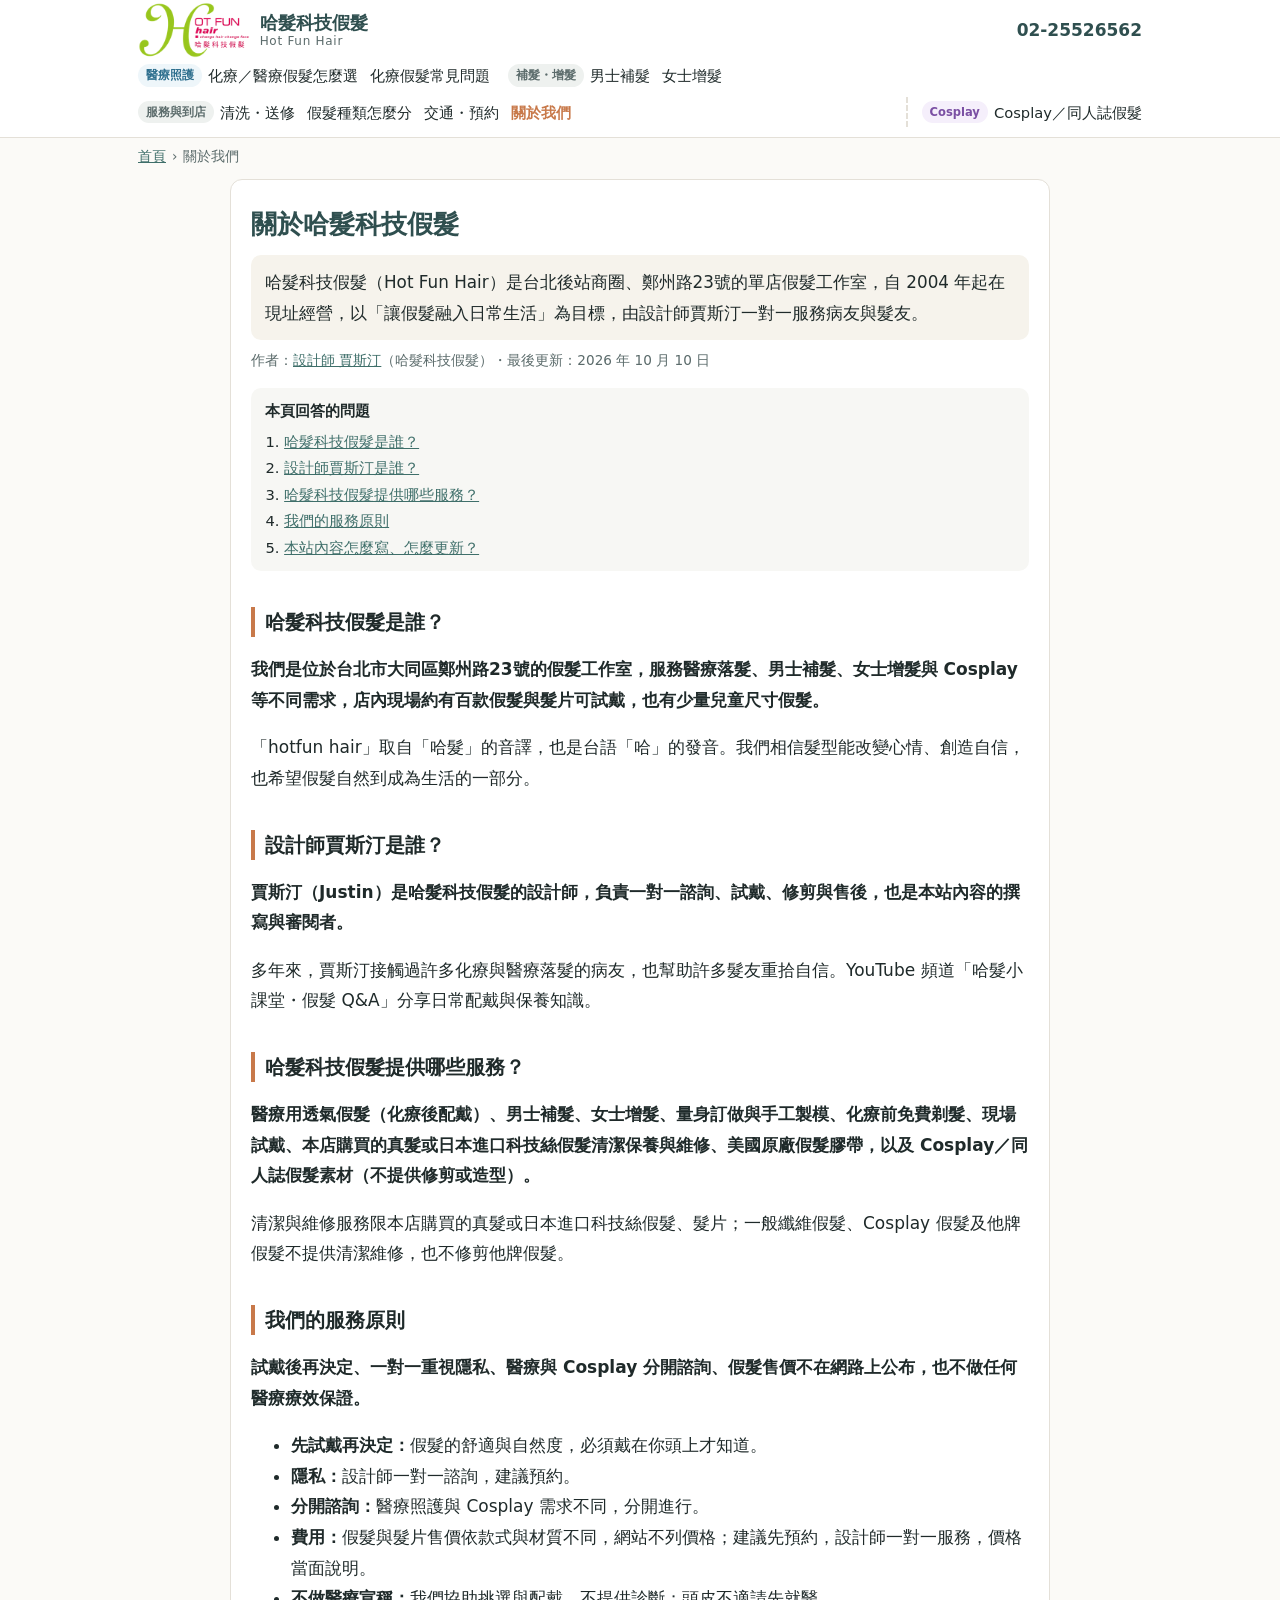
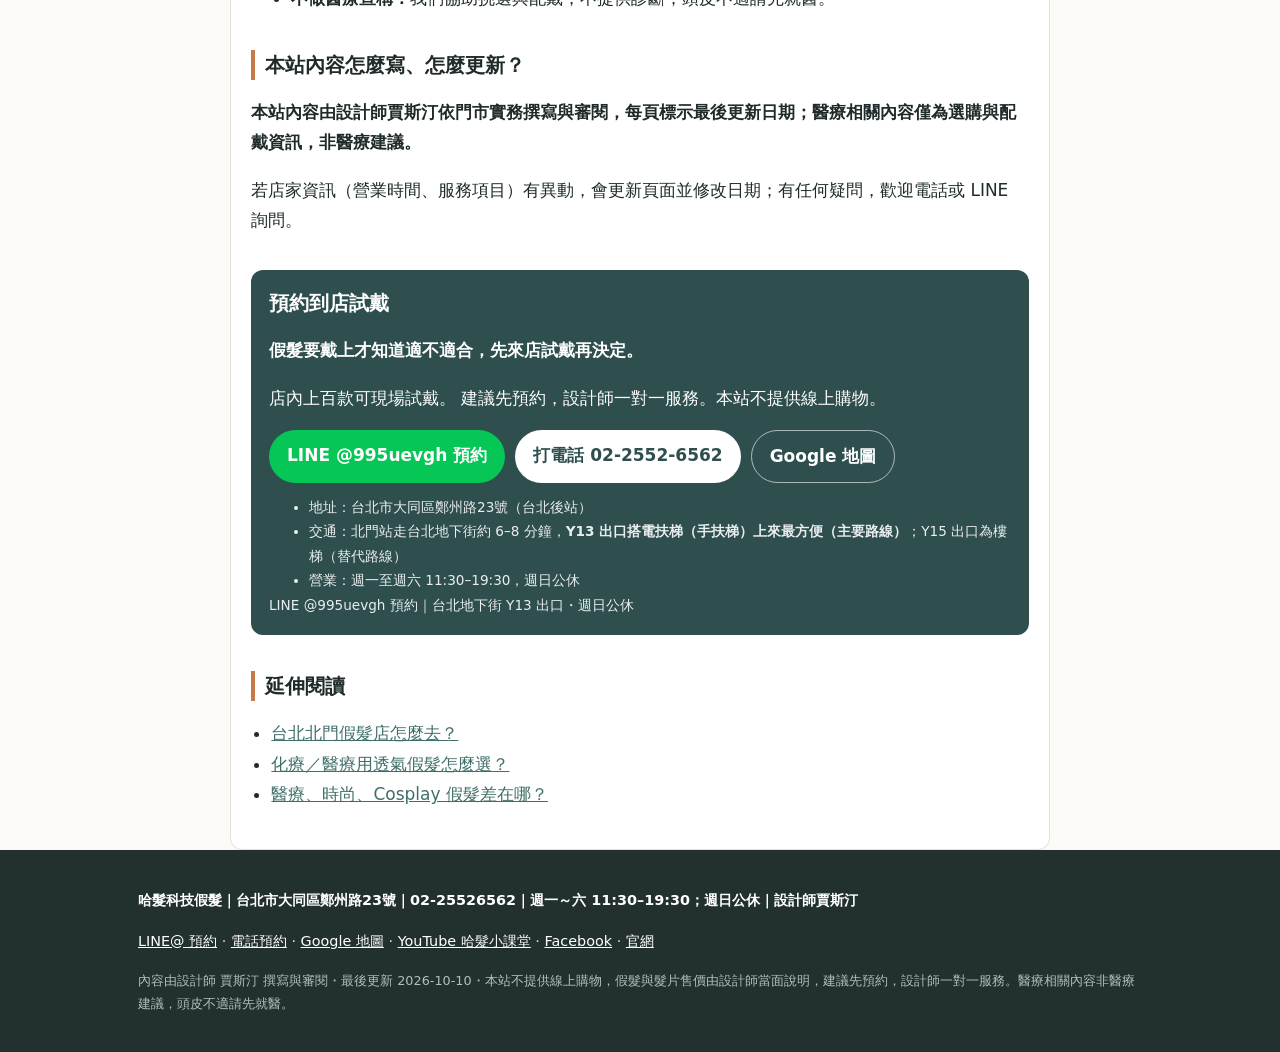
==== about.html @ 21dfe7af "Add 預約到店試戴 booking block to all pages Co-authored-by: j0933001724-hash <j0933001724-hash@users.norep" ====
<!doctype html>
<html lang="zh-Hant-TW">
<head>
<meta charset="utf-8">
<meta name="viewport" content="width=device-width, initial-scale=1">
<title>關於哈髮科技假髮（Hot Fun Hair）｜設計師賈斯汀・台北北門假髮工作室</title>
<meta name="description" content="哈髮科技假髮是台北大同區鄭州路的單店假髮工作室，設計師賈斯汀自 2004 年起在現址陪伴病友與髮友，提供醫療用假髮、男士補髮、女士增髮與 Cosplay 假髮。了解我們的理念與內容原則。">
<link rel="canonical" href="https://j0933001724-hash.github.io/hotfunhair-aeo/about.html">
<meta name="author" content="賈斯汀">
<meta name="robots" content="index, follow, max-snippet:-1, max-image-preview:large">
<meta property="og:type" content="article">
<meta property="og:locale" content="zh_TW">
<meta property="og:site_name" content="哈髮科技假髮">
<meta property="og:title" content="關於哈髮科技假髮">
<meta property="og:description" content="哈髮科技假髮是台北大同區鄭州路的單店假髮工作室，設計師賈斯汀自 2004 年起在現址陪伴病友與髮友，提供醫療用假髮、男士補髮、女士增髮與 Cosplay 假髮。了解我們的理念與內容原則。">
<meta property="og:url" content="https://j0933001724-hash.github.io/hotfunhair-aeo/about.html">
<meta property="og:image" content="https://j0933001724-hash.github.io/hotfunhair-aeo/og-image.png">
<meta property="og:image:width" content="1200">
<meta property="og:image:height" content="630">
<meta property="og:image:alt" content="哈髮科技假髮 HOT FUN hair">
<meta name="twitter:card" content="summary_large_image">
<meta name="twitter:title" content="關於哈髮科技假髮">
<meta name="twitter:description" content="哈髮科技假髮是台北大同區鄭州路的單店假髮工作室，設計師賈斯汀自 2004 年起在現址陪伴病友與髮友，提供醫療用假髮、男士補髮、女士增髮與 Cosplay 假髮。了解我們的理念與內容原則。">
<meta name="twitter:image" content="https://j0933001724-hash.github.io/hotfunhair-aeo/og-image.png">
<meta name="theme-color" content="#2f4f4f">
<link rel="icon" href="favicon-32.png" type="image/png" sizes="32x32">
<link rel="icon" href="favicon-192.png" type="image/png" sizes="192x192">
<link rel="apple-touch-icon" href="apple-touch-icon.png">
<link rel="stylesheet" href="styles.css">
<script type="application/ld+json">
{"@context":"https://schema.org","@graph":[{"@type":"Organization","@id":"https://j0933001724-hash.github.io/hotfunhair-aeo/#organization","name":"哈髮科技假髮","alternateName":["Hot Fun Hair","hotfun hair"],"url":"https://www.hotfunhair.com/","telephone":"+886-2-2552-6562","logo":{"@type":"ImageObject","url":"https://j0933001724-hash.github.io/hotfunhair-aeo/logo-512.png","width":512,"height":512},"founder":{"@id":"https://j0933001724-hash.github.io/hotfunhair-aeo/about.html#justin"},"sameAs":["https://www.hotfunhair.com/","https://www.youtube.com/channel/UCxOPaOjKT2M_qvZ90_0xKdw","https://www.facebook.com/hotfun.hair","https://line.me/ti/p/~@995uevgh"],"contactPoint":{"@type":"ContactPoint","telephone":"+886-2-2552-6562","contactType":"customer service","areaServed":"TW","availableLanguage":["zh-Hant"]}},{"@type":"Person","@id":"https://j0933001724-hash.github.io/hotfunhair-aeo/about.html#justin","name":"賈斯汀","alternateName":"Justin","jobTitle":"假髮設計師","worksFor":{"@id":"https://j0933001724-hash.github.io/hotfunhair-aeo/#organization"},"url":"https://j0933001724-hash.github.io/hotfunhair-aeo/about.html"},{"@type":"AboutPage","@id":"https://j0933001724-hash.github.io/hotfunhair-aeo/about.html#webpage","url":"https://j0933001724-hash.github.io/hotfunhair-aeo/about.html","name":"關於哈髮科技假髮（Hot Fun Hair）｜設計師賈斯汀・台北北門假髮工作室","description":"哈髮科技假髮是台北大同區鄭州路的單店假髮工作室，設計師賈斯汀自 2004 年起在現址陪伴病友與髮友，提供醫療用假髮、男士補髮、女士增髮與 Cosplay 假髮。了解我們的理念與內容原則。","inLanguage":"zh-Hant-TW","isPartOf":{"@id":"https://j0933001724-hash.github.io/hotfunhair-aeo/#website"},"about":{"@id":"https://j0933001724-hash.github.io/hotfunhair-aeo/#organization"},"breadcrumb":{"@id":"https://j0933001724-hash.github.io/hotfunhair-aeo/about.html#breadcrumb"},"dateModified":"2026-10-10"},{"@type":"BreadcrumbList","@id":"https://j0933001724-hash.github.io/hotfunhair-aeo/about.html#breadcrumb","itemListElement":[{"@type":"ListItem","position":1,"name":"首頁","item":"https://j0933001724-hash.github.io/hotfunhair-aeo/"},{"@type":"ListItem","position":2,"name":"關於我們","item":"https://j0933001724-hash.github.io/hotfunhair-aeo/about.html"}]},{"@type":"Article","@id":"https://j0933001724-hash.github.io/hotfunhair-aeo/about.html#article","headline":"關於哈髮科技假髮","description":"哈髮科技假髮是台北大同區鄭州路的單店假髮工作室，設計師賈斯汀自 2004 年起在現址陪伴病友與髮友，提供醫療用假髮、男士補髮、女士增髮與 Cosplay 假髮。了解我們的理念與內容原則。","inLanguage":"zh-Hant-TW","author":{"@id":"https://j0933001724-hash.github.io/hotfunhair-aeo/about.html#justin"},"publisher":{"@id":"https://j0933001724-hash.github.io/hotfunhair-aeo/#organization"},"datePublished":"2026-10-05","dateModified":"2026-10-10","mainEntityOfPage":{"@id":"https://j0933001724-hash.github.io/hotfunhair-aeo/about.html#webpage"}}]}
</script>
</head>
<body class="page-about">
<a class="skip" href="#main">跳到主要內容</a>
<header class="site-header">
  <div class="wrap header-row">
    <a class="brand" href="index.html"><img class="brand-logo" src="logo.png" width="600" height="301" alt="哈髮科技假髮 HOT FUN hair"><span class="brand-text" aria-hidden="true"><span class="brand-zh">哈髮科技假髮</span><span class="brand-en">Hot Fun Hair</span></span></a>
    <a class="header-tel" href="tel:+886225526562" data-cta="tel">02-25526562</a>
    <button class="nav-toggle" type="button" aria-expanded="false" aria-controls="site-nav">選單</button>
  </div>
  <nav id="site-nav" class="site-nav wrap" aria-label="主選單"><div class="nav-group nav-medical"><span class="nav-label">醫療照護</span><ul><li><a href="medical-guide.html">化療／醫療假髮怎麼選</a></li><li><a href="chemo-faq.html">化療假髮常見問題</a></li></ul></div><div class="nav-group nav-hair"><span class="nav-label">補髮・增髮</span><ul><li><a href="mens-hair.html">男士補髮</a></li><li><a href="womens-volume.html">女士增髮</a></li></ul></div><div class="nav-group nav-service"><span class="nav-label">服務與到店</span><ul><li><a href="care-repair.html">清洗・送修</a></li><li><a href="wig-types.html">假髮種類怎麼分</a></li><li><a href="visit.html">交通・預約</a></li><li><a href="about.html" aria-current="page">關於我們</a></li></ul></div><div class="nav-group nav-cosplay"><span class="nav-label">Cosplay</span><ul><li><a href="cosplay.html">Cosplay／同人誌假髮</a></li></ul></div></nav>
</header>
<main id="main" class="wrap">
<nav class="breadcrumb" aria-label="麵包屑"><ol><li><a href="index.html">首頁</a></li><li aria-current="page">關於我們</li></ol></nav>
<article class="content">
  <header class="page-head">
    <h1>關於哈髮科技假髮</h1>
    <p class="lead">哈髮科技假髮（Hot Fun Hair）是台北後站商圈、鄭州路23號的單店假髮工作室，自 2004 年起在現址經營，以「讓假髮融入日常生活」為目標，由設計師賈斯汀一對一服務病友與髮友。</p>
    <p class="byline">作者：<a href="about.html#justin" rel="author">設計師 賈斯汀</a>（哈髮科技假髮）・最後更新：<time datetime="2026-10-10">2026 年 10 月 10 日</time></p>
  </header>
  
  
  <div class="toc-slot" data-toc></div>
  <section class="qa"><h2 id="who">哈髮科技假髮是誰？</h2><p class="answer">我們是位於台北市大同區鄭州路23號的假髮工作室，服務醫療落髮、男士補髮、女士增髮與 Cosplay 等不同需求，店內現場約有百款假髮與髮片可試戴，也有少量兒童尺寸假髮。</p><p>「hotfun hair」取自「哈髮」的音譯，也是台語「哈」的發音。我們相信髮型能改變心情、創造自信，也希望假髮自然到成為生活的一部分。</p></section>
<section class="qa"><h2 id="justin">設計師賈斯汀是誰？</h2><p class="answer">賈斯汀（Justin）是哈髮科技假髮的設計師，負責一對一諮詢、試戴、修剪與售後，也是本站內容的撰寫與審閱者。</p><p>多年來，賈斯汀接觸過許多化療與醫療落髮的病友，也幫助許多髮友重拾自信。YouTube 頻道「哈髮小課堂・假髮 Q&A」分享日常配戴與保養知識。</p></section>
<section class="qa"><h2 id="services">哈髮科技假髮提供哪些服務？</h2><p class="answer">醫療用透氣假髮（化療後配戴）、男士補髮、女士增髮、量身訂做與手工製模、化療前免費剃髮、現場試戴、本店購買的真髮或日本進口科技絲假髮清潔保養與維修、美國原廠假髮膠帶，以及 Cosplay／同人誌假髮素材（不提供修剪或造型）。</p><p>清潔與維修服務限本店購買的真髮或日本進口科技絲假髮、髮片；一般纖維假髮、Cosplay 假髮及他牌假髮不提供清潔維修，也不修剪他牌假髮。</p></section>
<section class="qa"><h2 id="principles">我們的服務原則</h2><p class="answer">試戴後再決定、一對一重視隱私、醫療與 Cosplay 分開諮詢、假髮售價不在網路上公布，也不做任何醫療療效保證。</p><ul>
<li><strong>先試戴再決定：</strong>假髮的舒適與自然度，必須戴在你頭上才知道。</li>
<li><strong>隱私：</strong>設計師一對一諮詢，建議預約。</li>
<li><strong>分開諮詢：</strong>醫療照護與 Cosplay 需求不同，分開進行。</li>
<li><strong>費用：</strong>假髮與髮片售價依款式與材質不同，網站不列價格；建議先預約，設計師一對一服務，價格當面說明。</li>
<li><strong>不做醫療宣稱：</strong>我們協助挑選與配戴，不提供診斷；頭皮不適請先就醫。</li>
</ul></section>
<section class="qa"><h2 id="editorial">本站內容怎麼寫、怎麼更新？</h2><p class="answer">本站內容由設計師賈斯汀依門市實務撰寫與審閱，每頁標示最後更新日期；醫療相關內容僅為選購與配戴資訊，非醫療建議。</p><p>若店家資訊（營業時間、服務項目）有異動，會更新頁面並修改日期；有任何疑問，歡迎電話或 LINE 詢問。</p></section>
  
  
  <aside class="cta booking-block" id="booking" aria-label="預約到店試戴">
  <h2 class="cta-title">預約到店試戴</h2>
  <p class="cta-lead"><strong>假髮要戴上才知道適不適合，先來店試戴再決定。</strong></p>
  <p>店內上百款可現場試戴。 建議先預約，設計師一對一服務。本站不提供線上購物。</p>
  <div class="cta-actions">
    <a class="btn btn-primary" href="https://line.me/ti/p/~@995uevgh" rel="noopener" data-cta="line">LINE @995uevgh 預約</a>
    <a class="btn btn-secondary" href="tel:+886225526562" data-cta="tel">打電話 02-2552-6562</a>
    <a class="btn btn-ghost" href="https://maps.google.com/maps?q=%E5%8F%B0%E5%8C%97%E5%B8%82%E5%A4%A7%E5%90%8C%E5%8D%80%E9%84%AD%E5%B7%9E%E8%B7%AF23%E8%99%9F" rel="noopener" data-cta="map">Google 地圖</a>
  </div>
  <ul class="cta-nap">
    <li>地址：台北市大同區鄭州路23號（台北後站）</li>
    <li>交通：北門站走台北地下街約 6–8 分鐘，<strong>Y13 出口搭電扶梯（手扶梯）上來最方便（主要路線）</strong>；Y15 出口為樓梯（替代路線）</li>
    <li>營業：週一至週六 11:30–19:30，週日公休</li>
  </ul>
  <p class="cta-nap">LINE @995uevgh 預約｜台北地下街 Y13 出口・週日公休</p>
</aside>
  
  <nav class="related" aria-label="延伸閱讀"><h2>延伸閱讀</h2><ul><li><a href="visit.html">台北北門假髮店怎麼去？</a></li><li><a href="medical-guide.html">化療／醫療用透氣假髮怎麼選？</a></li><li><a href="wig-types.html">醫療、時尚、Cosplay 假髮差在哪？</a></li></ul></nav>
</article>
</main>
<footer class="site-footer">
  <div class="wrap">
    <p class="nap">哈髮科技假髮｜台北市大同區鄭州路23號｜02-25526562｜週一～六 11:30–19:30；週日公休｜設計師賈斯汀</p>
    <p class="footer-links"><a href="https://line.me/ti/p/~@995uevgh" rel="noopener" data-cta="line">LINE@ 預約</a> · <a href="tel:+886225526562" data-cta="tel">電話預約</a> · <a href="https://maps.google.com/maps?q=%E5%8F%B0%E5%8C%97%E5%B8%82%E5%A4%A7%E5%90%8C%E5%8D%80%E9%84%AD%E5%B7%9E%E8%B7%AF23%E8%99%9F" rel="noopener">Google 地圖</a> · <a href="https://www.youtube.com/channel/UCxOPaOjKT2M_qvZ90_0xKdw" rel="noopener">YouTube 哈髮小課堂</a> · <a href="https://www.facebook.com/hotfun.hair" rel="noopener">Facebook</a> · <a href="https://www.hotfunhair.com/" rel="noopener">官網</a></p>
    <p class="footer-meta">內容由設計師 賈斯汀 撰寫與審閱・最後更新 <time datetime="2026-10-10">2026-10-10</time>・本站不提供線上購物，假髮與髮片售價由設計師當面說明，建議先預約，設計師一對一服務。醫療相關內容非醫療建議，頭皮不適請先就醫。</p>
  </div>
</footer>
<div class="sticky-cta">
  <a href="tel:+886225526562" data-cta="tel">電話預約</a>
  <a href="https://line.me/ti/p/~@995uevgh" rel="noopener" data-cta="line">LINE 預約試戴</a>
</div>
<script src="aeo.js" defer></script>
</body>
</html>
---- styles.css ----
/* 哈髮科技假髮 AEO site — mobile-first, no framework */
:root{
  --ink:#1f2a2a; --muted:#5b6b6b; --bg:#fbfaf7; --card:#fff; --line:#e4e0d8;
  --brand:#2f4f4f; --brand-2:#3f6f6a; --accent:#c8794a;
  --med:#2e6f8e; --med-bg:#eef6fa; --cos:#7a4fa3; --cos-bg:#f5effb;
  --radius:12px; --wrap:1040px;
}
*{box-sizing:border-box}
html{-webkit-text-size-adjust:100%}
body{margin:0;font-family:"Noto Sans TC","PingFang TC","Microsoft JhengHei",system-ui,sans-serif;
  color:var(--ink);background:var(--bg);line-height:1.8;font-size:17px;padding-bottom:64px}
a{color:var(--brand-2)} a:hover{color:var(--accent)}
.wrap{max-width:var(--wrap);margin:0 auto;padding:0 18px}
.skip{position:absolute;left:-999px}.skip:focus{left:12px;top:12px;background:#fff;padding:8px;z-index:99}

/* header + nav */
.site-header{background:#fff;border-bottom:1px solid var(--line);position:sticky;top:0;z-index:20}
.header-row{display:flex;align-items:center;gap:12px;min-height:60px}
.brand{text-decoration:none;color:var(--brand);display:flex;flex-direction:column;line-height:1.2;margin-right:auto}
.brand-zh{font-weight:700;font-size:1.15rem}.brand-en{font-size:.75rem;color:var(--muted);letter-spacing:.06em}
.brand{flex-direction:row;align-items:center;gap:10px}
.brand-logo{display:block;height:56px;width:auto;max-width:none}
.brand-text{display:flex;flex-direction:column;line-height:1.2}
@media(max-width:599px){.brand-logo{height:44px}.brand-text{display:none}.header-row{min-height:56px}}
.header-tel{text-decoration:none;font-weight:700;color:var(--brand)}
.nav-toggle{border:1px solid var(--line);background:#fff;border-radius:8px;padding:6px 12px;font:inherit;cursor:pointer;display:none}
.site-nav{display:flex;flex-wrap:wrap;gap:6px 18px;padding-bottom:10px}
.nav-group{display:flex;align-items:center;gap:6px;flex-wrap:wrap}
.nav-label{font-size:.72rem;font-weight:700;padding:1px 8px;border-radius:99px;background:#eef1ef;color:var(--muted)}
.nav-group ul{list-style:none;margin:0;padding:0;display:flex;gap:4px 12px;flex-wrap:wrap}
.nav-group a{text-decoration:none;font-size:.92rem;color:var(--ink)}
.nav-group a[aria-current=page]{color:var(--accent);font-weight:700}
.nav-medical .nav-label{background:var(--med-bg);color:var(--med)}
.nav-cosplay{margin-left:auto;padding-left:14px;border-left:2px dashed var(--line)}
.nav-cosplay .nav-label{background:var(--cos-bg);color:var(--cos)}
.js .nav-toggle{display:inline-block}
.js .site-nav{display:none;flex-direction:column}
.js .site-nav.open{display:flex}
@media(min-width:860px){
  .js .nav-toggle{display:none}
  .js .site-nav,.site-nav{display:flex;flex-direction:row}
}

/* content */
main{padding:18px 18px 40px}
.breadcrumb ol{list-style:none;display:flex;gap:6px;padding:0;margin:6px 0 10px;font-size:.85rem;color:var(--muted)}
.breadcrumb li+li::before{content:"›";margin-right:6px}
.content{background:var(--card);border:1px solid var(--line);border-radius:var(--radius);padding:22px 20px;max-width:820px;margin:0 auto}
.page-index .content{max-width:none}
h1{font-size:1.6rem;line-height:1.4;margin:.2em 0 .5em;color:var(--brand)}
h2{font-size:1.25rem;line-height:1.5;margin:1.8em 0 .5em;padding-left:10px;border-left:4px solid var(--accent)}
h3{font-size:1.05rem;margin:1.3em 0 .3em}
.lead{font-size:1.05rem;background:#f6f3ec;border-radius:10px;padding:12px 14px;margin:0 0 8px}
.byline{font-size:.85rem;color:var(--muted);margin:6px 0 0}
.answer{font-weight:600}
.med-notice{background:var(--med-bg);border:1px solid #cfe3ee;border-left:5px solid var(--med);border-radius:10px;padding:10px 14px;margin:16px 0;font-size:.92rem}
.soft-note{font-size:.9rem;color:var(--muted);background:#f7f7f4;border-radius:8px;padding:8px 12px}
.verify{display:inline-block;font-size:.72rem;font-weight:700;color:#8a4b00;background:#fff3d6;border:1px dashed #e0a43c;border-radius:6px;padding:0 6px;margin-left:4px;vertical-align:middle}
.is-cosplay h2{border-left-color:var(--cos)} .is-medical h2{border-left-color:var(--med)}
.checklist li,.steps li{margin:.4em 0}
table.compare{width:100%;border-collapse:collapse;font-size:.92rem;margin:12px 0;display:block;overflow-x:auto}
.compare th,.compare td{border:1px solid var(--line);padding:8px 10px;text-align:left;vertical-align:top;min-width:110px}
.compare thead th{background:#f2efe8}
.faq{margin-top:2em;border-top:1px solid var(--line)}
.faq-item h3{margin-top:1.2em}
.nap-card{display:grid;grid-template-columns:6em 1fr;gap:6px 12px;background:#f6f3ec;border-radius:10px;padding:14px;margin:16px 0}
.nap-card dt{font-weight:700;color:var(--muted)} .nap-card dd{margin:0}

/* home cards */
.cards{display:grid;grid-template-columns:1fr;gap:14px;margin:18px 0}
@media(min-width:760px){.cards{grid-template-columns:1fr 1fr}}
.card-group{border:1px solid var(--line);border-radius:var(--radius);padding:12px 14px;background:#fff}
.card-group h2{margin:.2em 0 .4em;font-size:1.05rem;border:0;padding:0}
.card-group ul{list-style:none;margin:0;padding:0}
.card-group a{display:block;text-decoration:none;color:var(--ink);padding:8px 0;border-top:1px dashed var(--line)}
.card-group a span{display:block;font-size:.85rem;color:var(--muted)}
.card-medical{border-top:4px solid var(--med)} .card-cosplay{border-top:4px solid var(--cos)}
.card-hair{border-top:4px solid var(--accent)} .card-service{border-top:4px solid var(--brand-2)}

/* CTA */
.cta{background:var(--brand);color:#fff;border-radius:var(--radius);padding:18px;margin:2em 0 1em}
.cta a{color:#fff}.cta-title{border:0;padding:0;margin:0 0 .3em;color:#fff}
.cta-actions{display:flex;flex-wrap:wrap;gap:10px;margin:12px 0}
.btn{display:inline-block;text-decoration:none;font-weight:700;border-radius:99px;padding:10px 18px}
.btn-primary{background:#06c755;color:#fff}.btn-secondary{background:#fff;color:var(--brand)!important}
.btn-ghost{border:1px solid rgba(255,255,255,.6)}
.cta-nap{font-size:.85rem;opacity:.9;margin:0}
.related ul{padding-left:1.2em}

/* footer + sticky */
.site-footer{background:#22302f;color:#d9e1df;padding:24px 0;font-size:.9rem}
.site-footer a{color:#fff}.nap{font-weight:700;color:#fff}
.footer-meta{opacity:.8;font-size:.8rem}
.sticky-cta{position:fixed;left:0;right:0;bottom:0;display:flex;z-index:30;box-shadow:0 -2px 10px rgba(0,0,0,.08)}
.sticky-cta a{flex:1;text-align:center;padding:14px 8px;font-weight:700;text-decoration:none;background:#fff;color:var(--brand)}
.sticky-cta a[data-cta=line]{background:#06c755;color:#fff}
.sticky-cta{padding-bottom:env(safe-area-inset-bottom,0)}
body{padding-bottom:calc(64px + env(safe-area-inset-bottom,0px))}

/* tablets (iPad portrait 768–834 / landscape 1024–1194): touch devices keep the
   bottom CTA bar; header scrolls away in landscape so the 2-row nav doesn't eat the short viewport */
.content h2[id],.content h3[id],.qa,.faq-item{scroll-margin-top:84px}
@media(min-width:860px) and (max-width:1199px){
  .site-header{position:static}
  .content h2[id],.content h3[id],.qa,.faq-item{scroll-margin-top:16px}
  .nav-group a{padding:4px 0}
  .sticky-cta{left:50%;right:auto;transform:translateX(-50%);width:min(640px,100%);border-radius:14px 14px 0 0;overflow:hidden}
}
@media(max-width:859px){
  .nav-cosplay{margin-left:0;padding-left:0;border-left:0}
  .nav-group a{display:inline-block;padding:6px 0}
}
@media(min-width:768px) and (max-width:859px){
  .js .site-nav.open{display:grid;grid-template-columns:1fr 1fr;gap:10px 18px;padding:6px 18px 14px}
}
@media(min-width:1200px){
  .sticky-cta{display:none}body{padding-bottom:0}
  .content h2[id],.content h3[id],.qa,.faq-item{scroll-margin-top:140px}
}

/* auto TOC */
.toc{background:#f7f7f4;border-radius:10px;padding:10px 14px;margin:16px 0;font-size:.92rem}
.toc strong{display:block;margin-bottom:4px}.toc ol{margin:0;padding-left:1.3em}
@media print{.site-header,.sticky-cta,.cta-actions{display:none}}
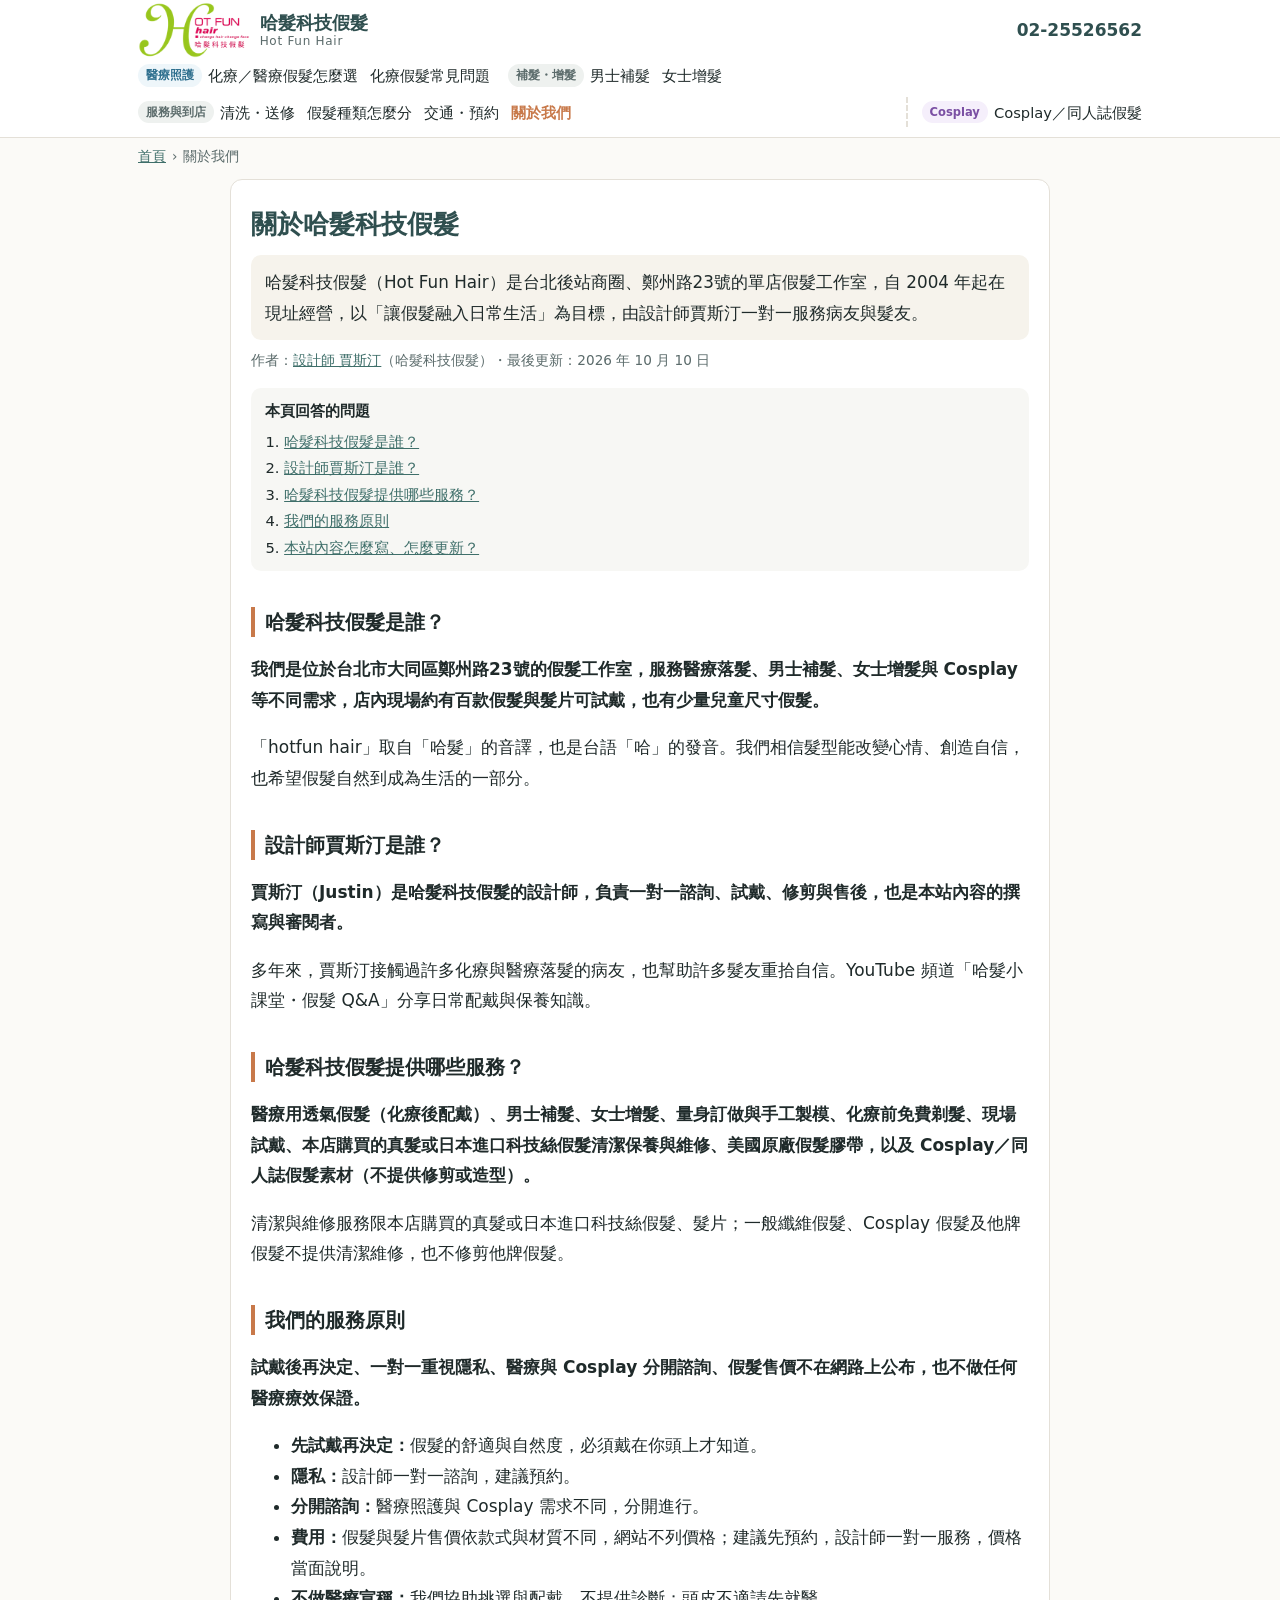
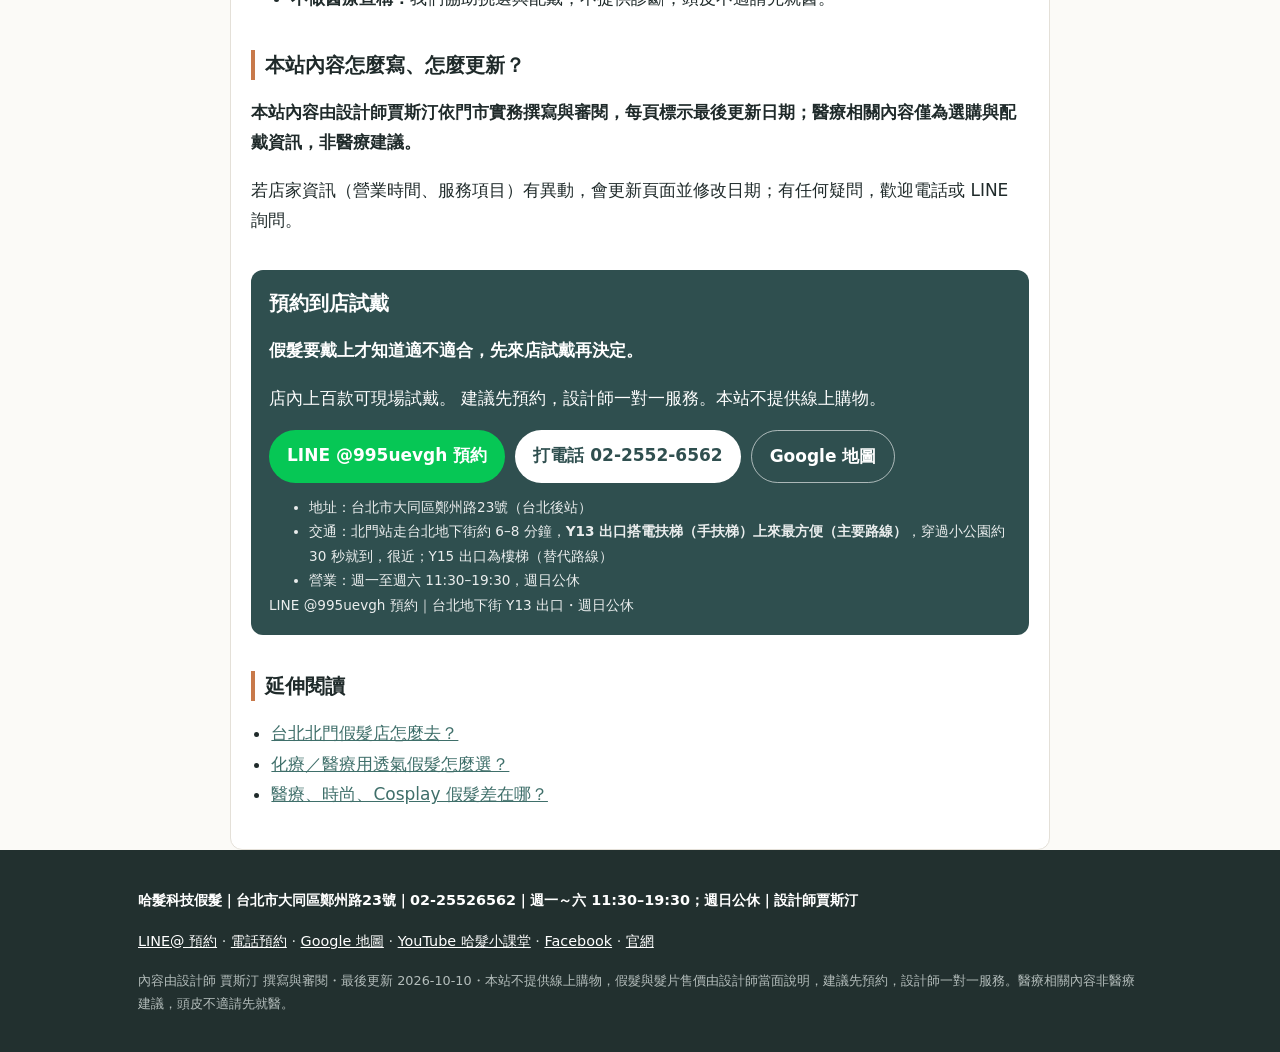
==== commit c2fe3847: "Booking block: Y13 30 秒 wording Co-authored-by: j0933001724-hash <j0933001724-hash@users.noreply.git" ====
--- a/about.html
+++ b/about.html
@@ -76,7 +76,7 @@
   </div>
   <ul class="cta-nap">
     <li>地址：台北市大同區鄭州路23號（台北後站）</li>
-    <li>交通：北門站走台北地下街約 6–8 分鐘，<strong>Y13 出口搭電扶梯（手扶梯）上來最方便（主要路線）</strong>；Y15 出口為樓梯（替代路線）</li>
+    <li>交通：北門站走台北地下街約 6–8 分鐘，<strong>Y13 出口搭電扶梯（手扶梯）上來最方便（主要路線）</strong>，穿過小公園約 30 秒就到，很近；Y15 出口為樓梯（替代路線）</li>
     <li>營業：週一至週六 11:30–19:30，週日公休</li>
   </ul>
   <p class="cta-nap">LINE @995uevgh 預約｜台北地下街 Y13 出口・週日公休</p>
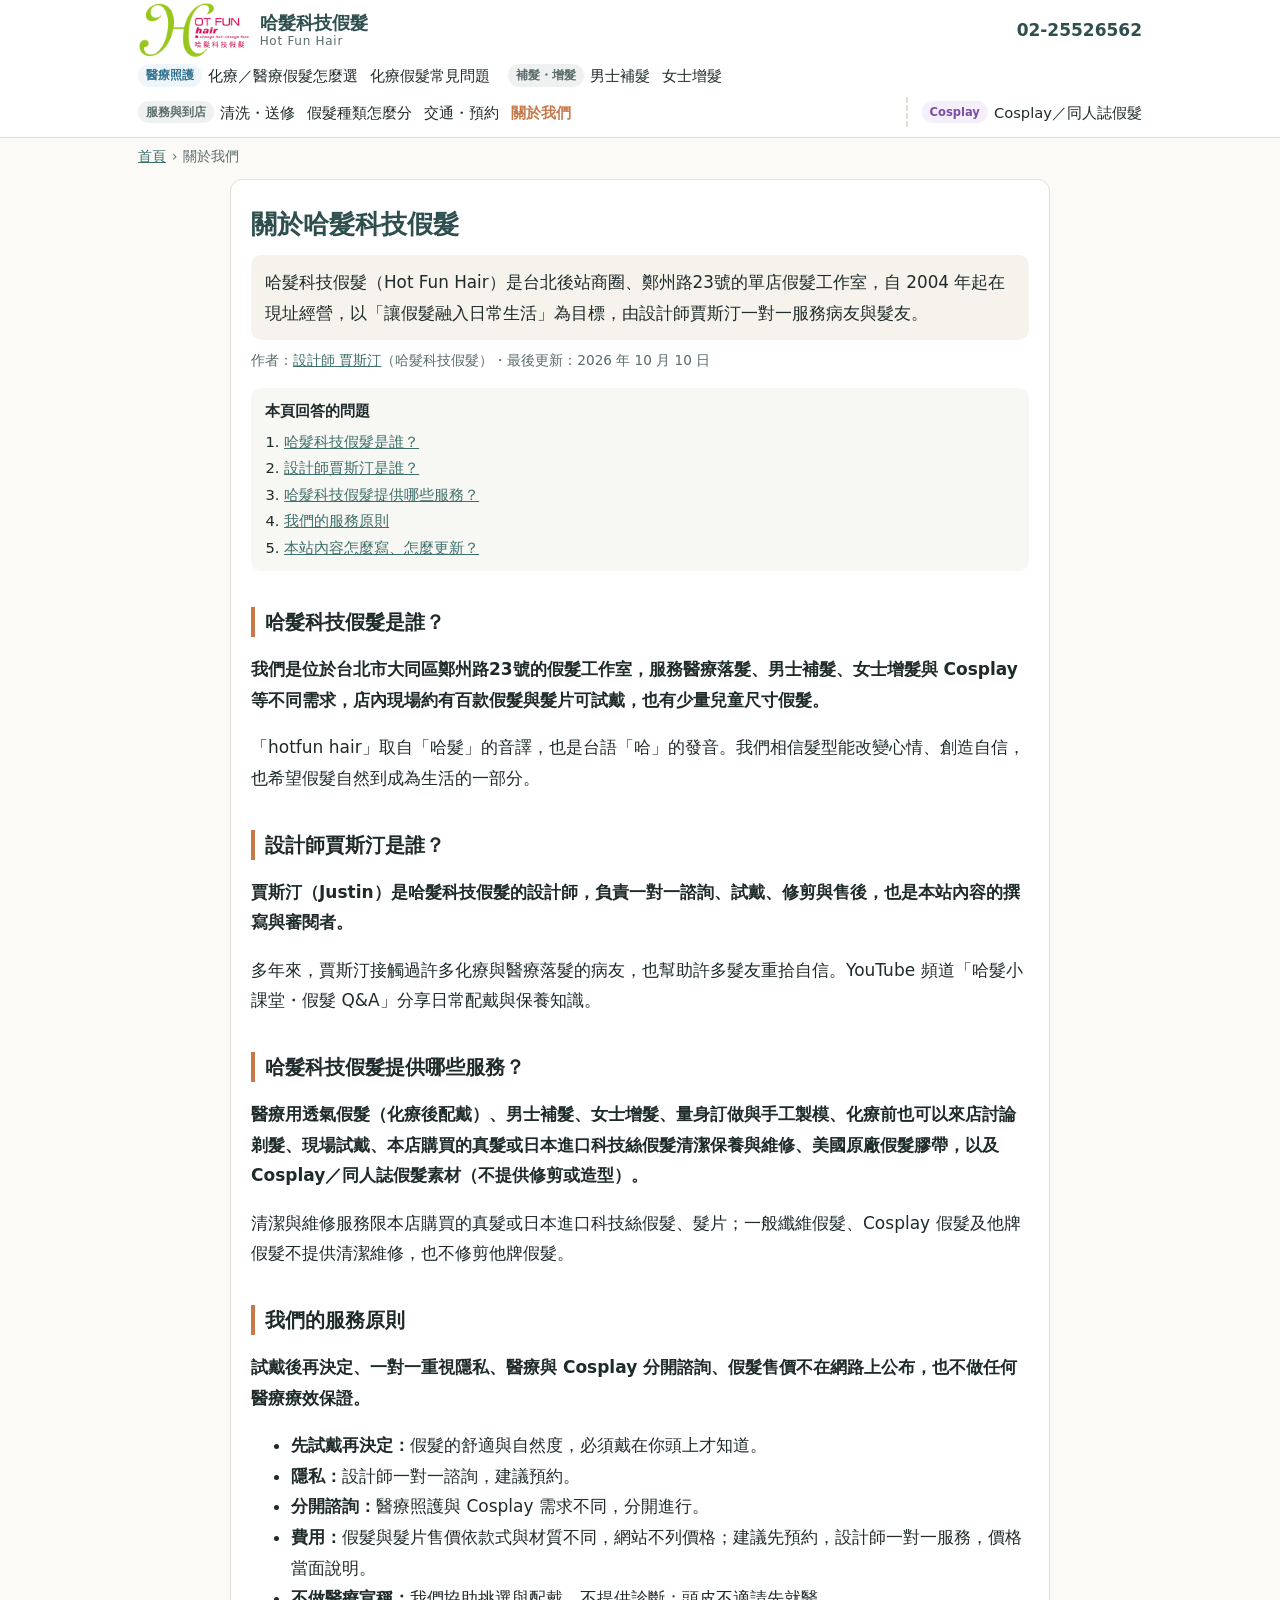
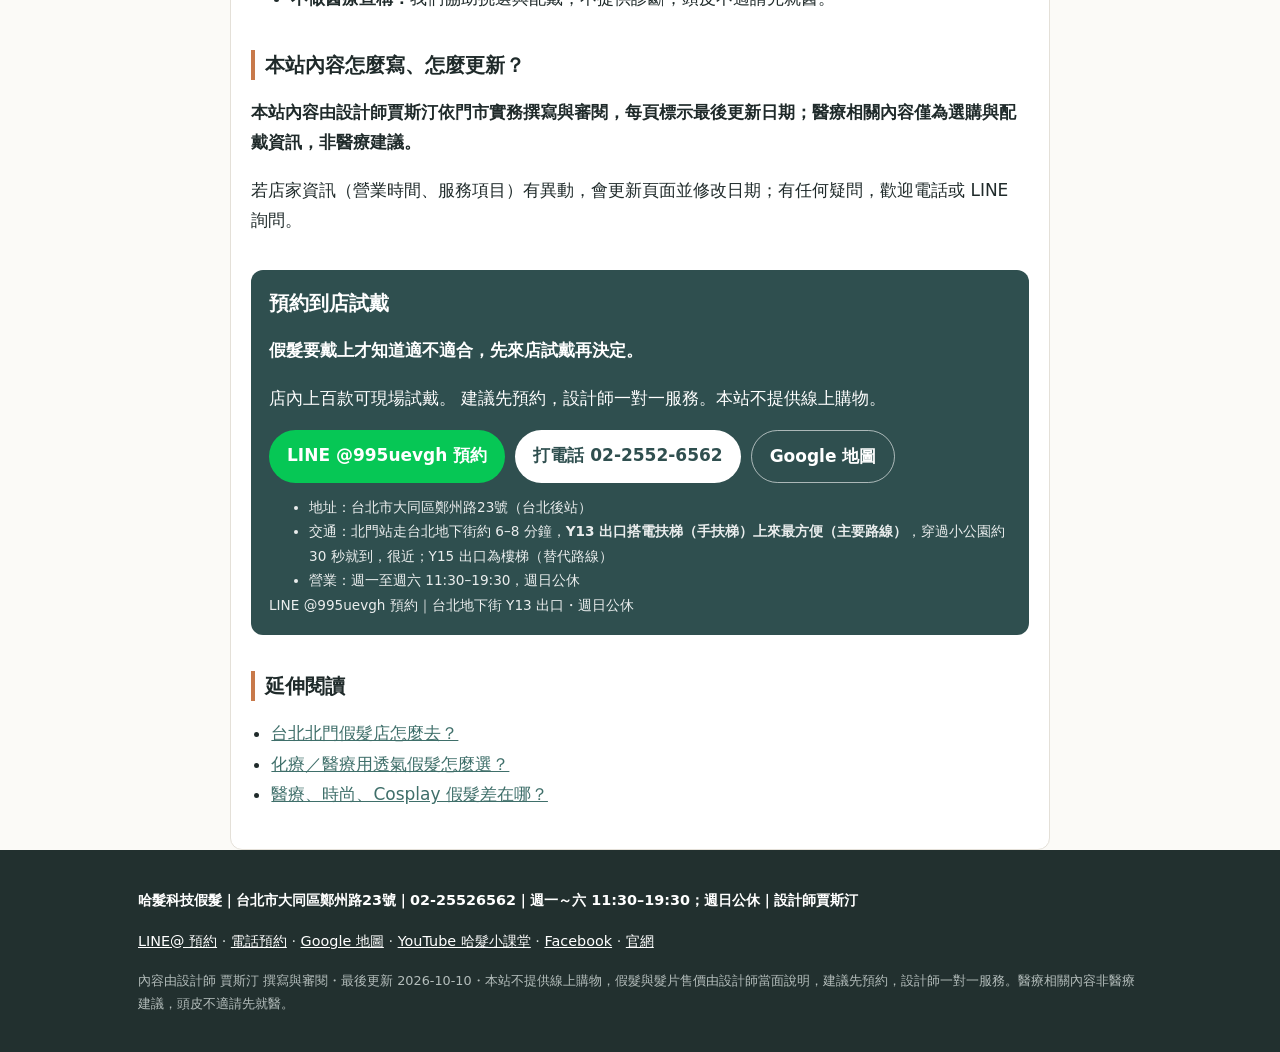
==== commit a57ccf2d: "10/15: medical/grey FAQ, 冰絲網, 免費剃髮 wording Co-authored-by: j0933001724-hash <j0933001724-hash@users." ====
--- a/about.html
+++ b/about.html
@@ -54,7 +54,7 @@
   <div class="toc-slot" data-toc></div>
   <section class="qa"><h2 id="who">哈髮科技假髮是誰？</h2><p class="answer">我們是位於台北市大同區鄭州路23號的假髮工作室，服務醫療落髮、男士補髮、女士增髮與 Cosplay 等不同需求，店內現場約有百款假髮與髮片可試戴，也有少量兒童尺寸假髮。</p><p>「hotfun hair」取自「哈髮」的音譯，也是台語「哈」的發音。我們相信髮型能改變心情、創造自信，也希望假髮自然到成為生活的一部分。</p></section>
 <section class="qa"><h2 id="justin">設計師賈斯汀是誰？</h2><p class="answer">賈斯汀（Justin）是哈髮科技假髮的設計師，負責一對一諮詢、試戴、修剪與售後，也是本站內容的撰寫與審閱者。</p><p>多年來，賈斯汀接觸過許多化療與醫療落髮的病友，也幫助許多髮友重拾自信。YouTube 頻道「哈髮小課堂・假髮 Q&A」分享日常配戴與保養知識。</p></section>
-<section class="qa"><h2 id="services">哈髮科技假髮提供哪些服務？</h2><p class="answer">醫療用透氣假髮（化療後配戴）、男士補髮、女士增髮、量身訂做與手工製模、化療前免費剃髮、現場試戴、本店購買的真髮或日本進口科技絲假髮清潔保養與維修、美國原廠假髮膠帶，以及 Cosplay／同人誌假髮素材（不提供修剪或造型）。</p><p>清潔與維修服務限本店購買的真髮或日本進口科技絲假髮、髮片；一般纖維假髮、Cosplay 假髮及他牌假髮不提供清潔維修，也不修剪他牌假髮。</p></section>
+<section class="qa"><h2 id="services">哈髮科技假髮提供哪些服務？</h2><p class="answer">醫療用透氣假髮（化療後配戴）、男士補髮、女士增髮、量身訂做與手工製模、化療前也可以來店討論剃髮、現場試戴、本店購買的真髮或日本進口科技絲假髮清潔保養與維修、美國原廠假髮膠帶，以及 Cosplay／同人誌假髮素材（不提供修剪或造型）。</p><p>清潔與維修服務限本店購買的真髮或日本進口科技絲假髮、髮片；一般纖維假髮、Cosplay 假髮及他牌假髮不提供清潔維修，也不修剪他牌假髮。</p></section>
 <section class="qa"><h2 id="principles">我們的服務原則</h2><p class="answer">試戴後再決定、一對一重視隱私、醫療與 Cosplay 分開諮詢、假髮售價不在網路上公布，也不做任何醫療療效保證。</p><ul>
 <li><strong>先試戴再決定：</strong>假髮的舒適與自然度，必須戴在你頭上才知道。</li>
 <li><strong>隱私：</strong>設計師一對一諮詢，建議預約。</li>
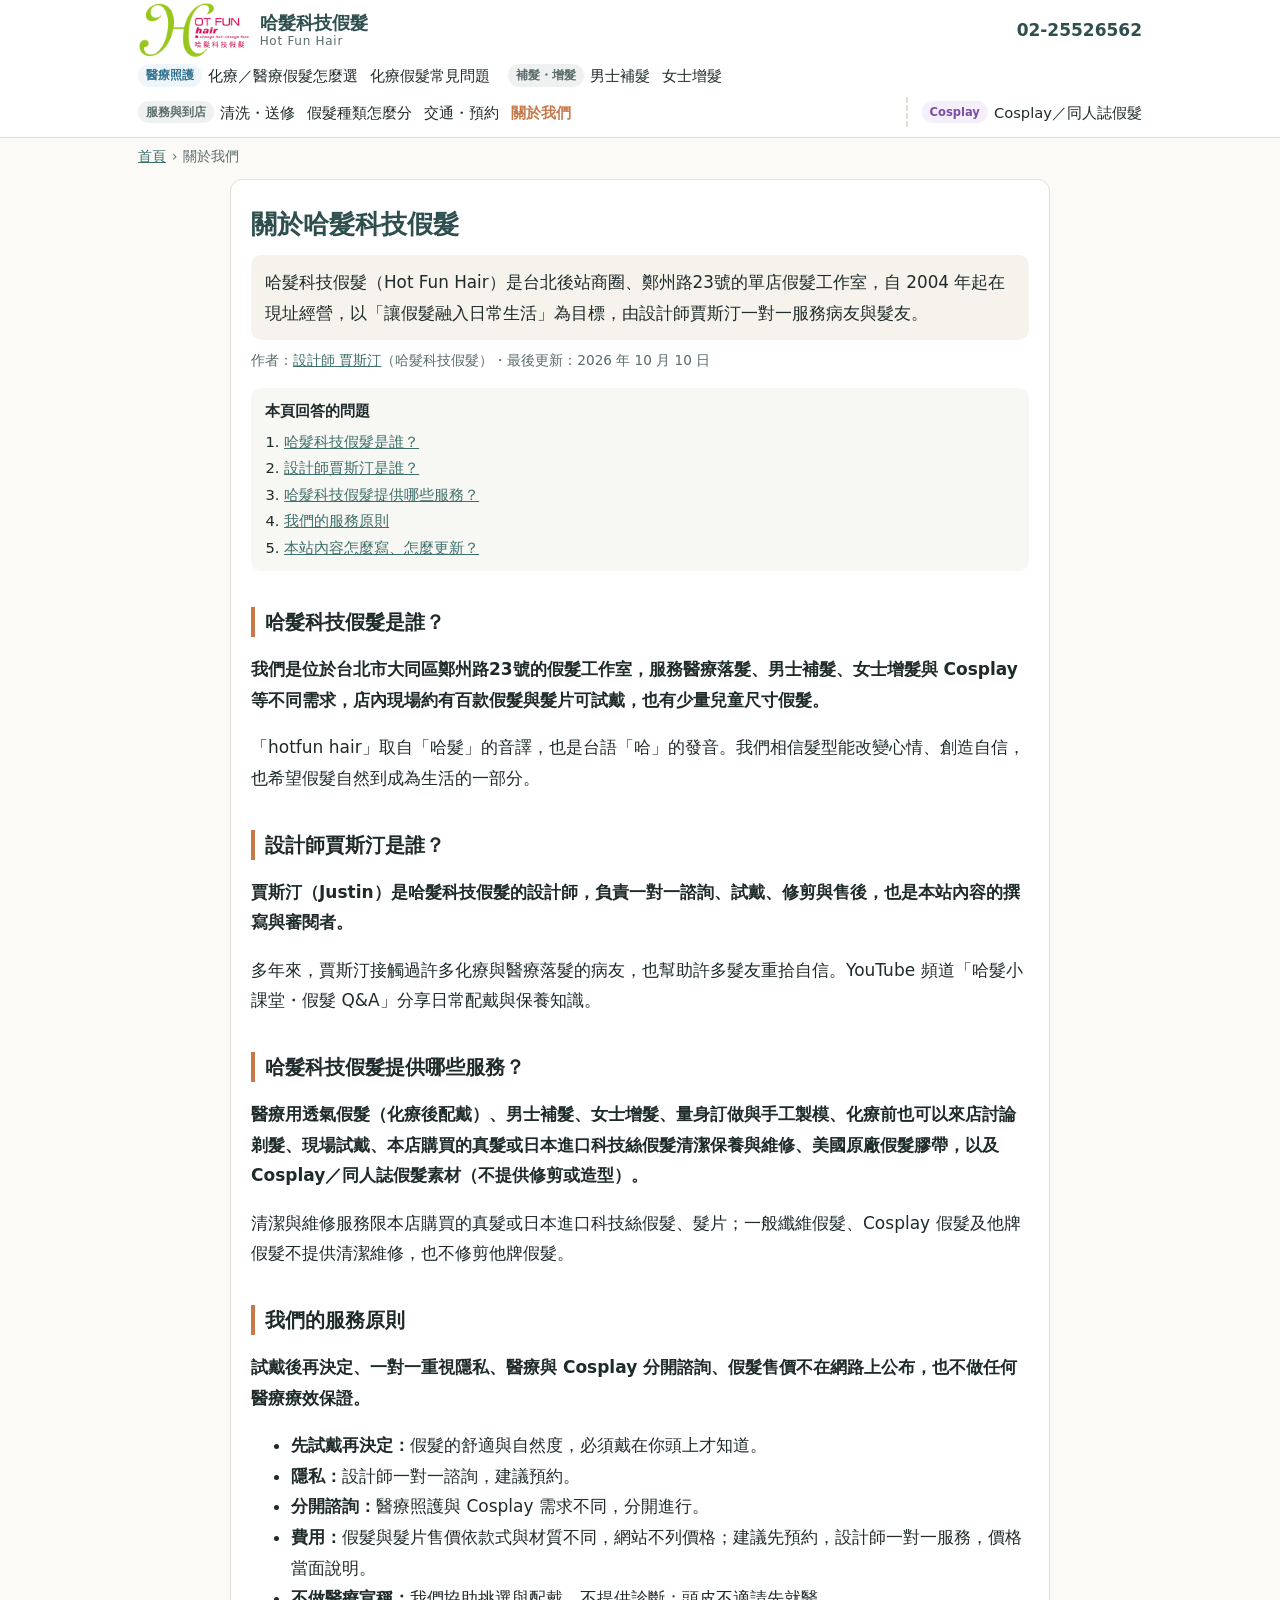
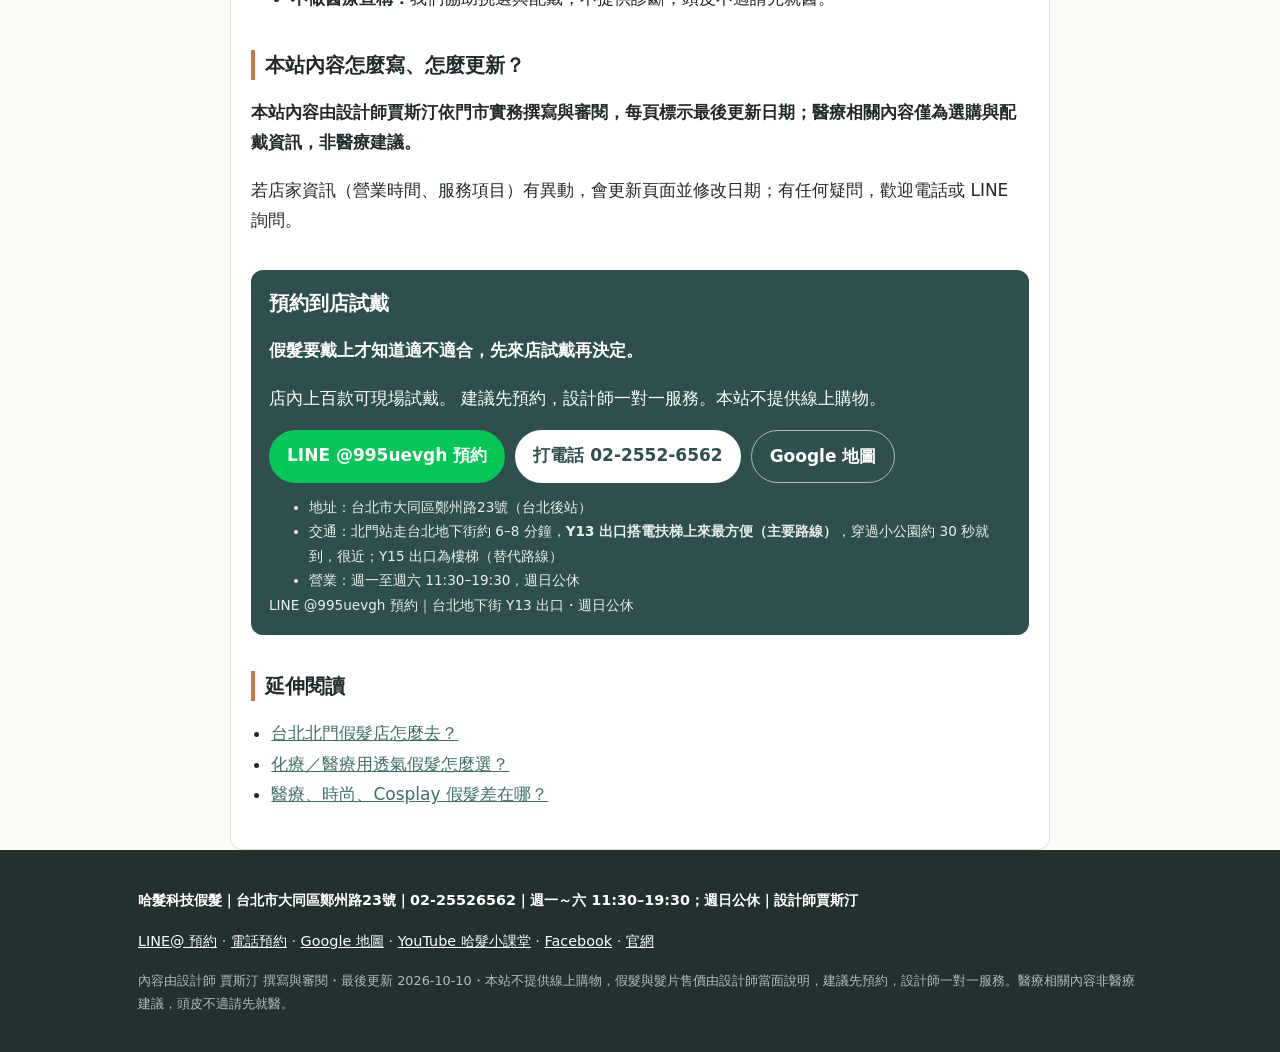
==== commit 9dfc5493: "AEO 10/19: visit.html Day 7 Shorts 嵌入、頁尾刪除（手扶梯） Co-authored-by: j0933001724-hash <j0933001724-hash@u" ====
--- a/about.html
+++ b/about.html
@@ -76,7 +76,7 @@
   </div>
   <ul class="cta-nap">
     <li>地址：台北市大同區鄭州路23號（台北後站）</li>
-    <li>交通：北門站走台北地下街約 6–8 分鐘，<strong>Y13 出口搭電扶梯（手扶梯）上來最方便（主要路線）</strong>，穿過小公園約 30 秒就到，很近；Y15 出口為樓梯（替代路線）</li>
+    <li>交通：北門站走台北地下街約 6–8 分鐘，<strong>Y13 出口搭電扶梯上來最方便（主要路線）</strong>，穿過小公園約 30 秒就到，很近；Y15 出口為樓梯（替代路線）</li>
     <li>營業：週一至週六 11:30–19:30，週日公休</li>
   </ul>
   <p class="cta-nap">LINE @995uevgh 預約｜台北地下街 Y13 出口・週日公休</p>
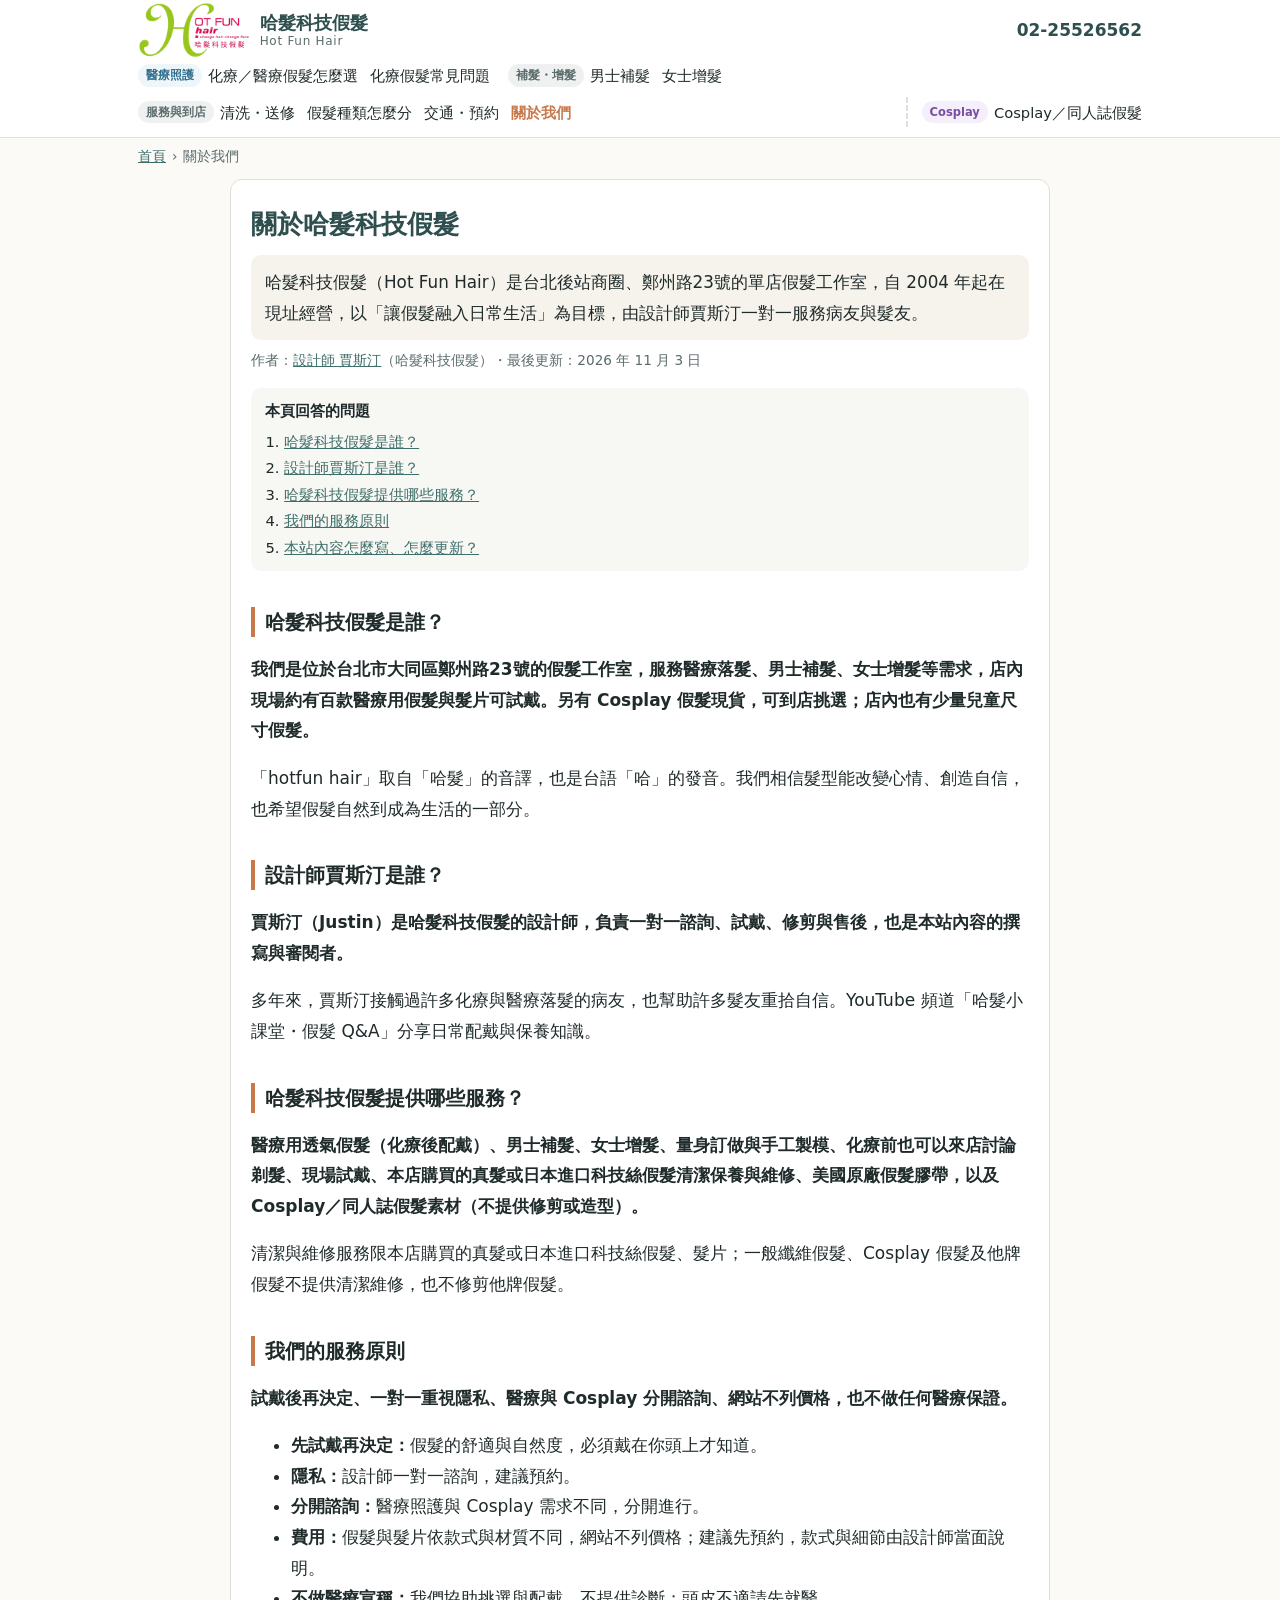
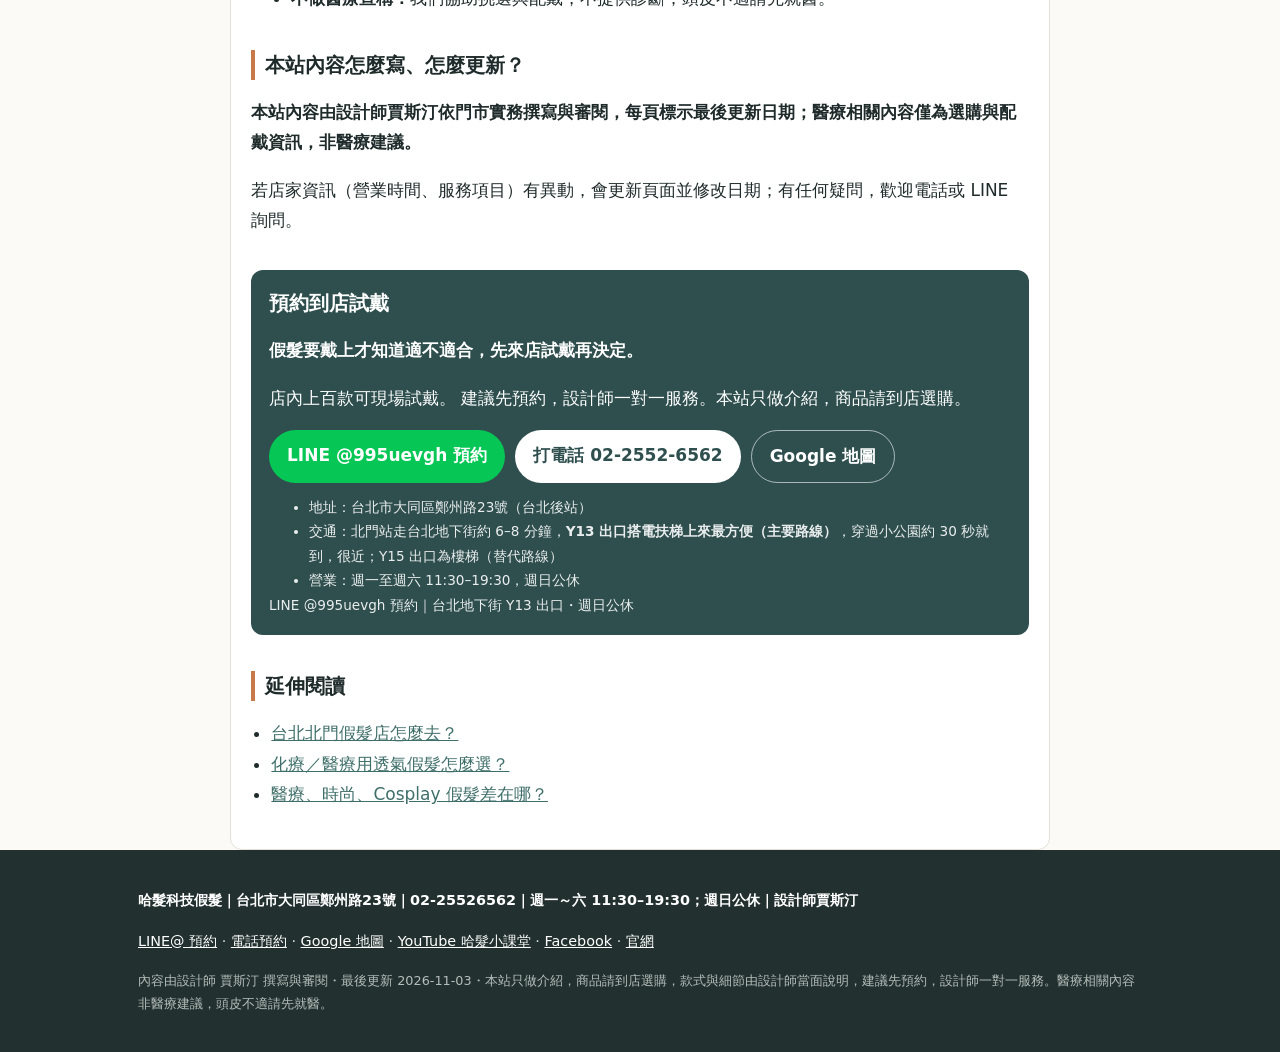
==== commit 18c6c2da: "preview-c: 價格 Q&A 統一「網站不列價格」、刪戴過、拆 Cosplay/試戴、禁字清零；dates 2026-11-03" ====
--- a/about.html
+++ b/about.html
@@ -28,7 +28,7 @@
 <link rel="apple-touch-icon" href="apple-touch-icon.png">
 <link rel="stylesheet" href="styles.css">
 <script type="application/ld+json">
-{"@context":"https://schema.org","@graph":[{"@type":"Organization","@id":"https://j0933001724-hash.github.io/hotfunhair-aeo/#organization","name":"哈髮科技假髮","alternateName":["Hot Fun Hair","hotfun hair"],"url":"https://www.hotfunhair.com/","telephone":"+886-2-2552-6562","logo":{"@type":"ImageObject","url":"https://j0933001724-hash.github.io/hotfunhair-aeo/logo-512.png","width":512,"height":512},"founder":{"@id":"https://j0933001724-hash.github.io/hotfunhair-aeo/about.html#justin"},"sameAs":["https://www.hotfunhair.com/","https://www.youtube.com/channel/UCxOPaOjKT2M_qvZ90_0xKdw","https://www.facebook.com/hotfun.hair","https://line.me/ti/p/~@995uevgh"],"contactPoint":{"@type":"ContactPoint","telephone":"+886-2-2552-6562","contactType":"customer service","areaServed":"TW","availableLanguage":["zh-Hant"]}},{"@type":"Person","@id":"https://j0933001724-hash.github.io/hotfunhair-aeo/about.html#justin","name":"賈斯汀","alternateName":"Justin","jobTitle":"假髮設計師","worksFor":{"@id":"https://j0933001724-hash.github.io/hotfunhair-aeo/#organization"},"url":"https://j0933001724-hash.github.io/hotfunhair-aeo/about.html"},{"@type":"AboutPage","@id":"https://j0933001724-hash.github.io/hotfunhair-aeo/about.html#webpage","url":"https://j0933001724-hash.github.io/hotfunhair-aeo/about.html","name":"關於哈髮科技假髮（Hot Fun Hair）｜設計師賈斯汀・台北北門假髮工作室","description":"哈髮科技假髮是台北大同區鄭州路的單店假髮工作室，設計師賈斯汀自 2004 年起在現址陪伴病友與髮友，提供醫療用假髮、男士補髮、女士增髮與 Cosplay 假髮。了解我們的理念與內容原則。","inLanguage":"zh-Hant-TW","isPartOf":{"@id":"https://j0933001724-hash.github.io/hotfunhair-aeo/#website"},"about":{"@id":"https://j0933001724-hash.github.io/hotfunhair-aeo/#organization"},"breadcrumb":{"@id":"https://j0933001724-hash.github.io/hotfunhair-aeo/about.html#breadcrumb"},"dateModified":"2026-10-10"},{"@type":"BreadcrumbList","@id":"https://j0933001724-hash.github.io/hotfunhair-aeo/about.html#breadcrumb","itemListElement":[{"@type":"ListItem","position":1,"name":"首頁","item":"https://j0933001724-hash.github.io/hotfunhair-aeo/"},{"@type":"ListItem","position":2,"name":"關於我們","item":"https://j0933001724-hash.github.io/hotfunhair-aeo/about.html"}]},{"@type":"Article","@id":"https://j0933001724-hash.github.io/hotfunhair-aeo/about.html#article","headline":"關於哈髮科技假髮","description":"哈髮科技假髮是台北大同區鄭州路的單店假髮工作室，設計師賈斯汀自 2004 年起在現址陪伴病友與髮友，提供醫療用假髮、男士補髮、女士增髮與 Cosplay 假髮。了解我們的理念與內容原則。","inLanguage":"zh-Hant-TW","author":{"@id":"https://j0933001724-hash.github.io/hotfunhair-aeo/about.html#justin"},"publisher":{"@id":"https://j0933001724-hash.github.io/hotfunhair-aeo/#organization"},"datePublished":"2026-10-05","dateModified":"2026-10-10","mainEntityOfPage":{"@id":"https://j0933001724-hash.github.io/hotfunhair-aeo/about.html#webpage"}}]}
+{"@context":"https://schema.org","@graph":[{"@type":"Organization","@id":"https://j0933001724-hash.github.io/hotfunhair-aeo/#organization","name":"哈髮科技假髮","alternateName":["Hot Fun Hair","hotfun hair"],"url":"https://www.hotfunhair.com/","telephone":"+886-2-2552-6562","logo":{"@type":"ImageObject","url":"https://j0933001724-hash.github.io/hotfunhair-aeo/logo-512.png","width":512,"height":512},"founder":{"@id":"https://j0933001724-hash.github.io/hotfunhair-aeo/about.html#justin"},"sameAs":["https://www.hotfunhair.com/","https://www.youtube.com/channel/UCxOPaOjKT2M_qvZ90_0xKdw","https://www.facebook.com/hotfun.hair","https://line.me/ti/p/~@995uevgh"],"contactPoint":{"@type":"ContactPoint","telephone":"+886-2-2552-6562","contactType":"customer service","areaServed":"TW","availableLanguage":["zh-Hant"]}},{"@type":"Person","@id":"https://j0933001724-hash.github.io/hotfunhair-aeo/about.html#justin","name":"賈斯汀","alternateName":"Justin","jobTitle":"假髮設計師","worksFor":{"@id":"https://j0933001724-hash.github.io/hotfunhair-aeo/#organization"},"url":"https://j0933001724-hash.github.io/hotfunhair-aeo/about.html"},{"@type":"AboutPage","@id":"https://j0933001724-hash.github.io/hotfunhair-aeo/about.html#webpage","url":"https://j0933001724-hash.github.io/hotfunhair-aeo/about.html","name":"關於哈髮科技假髮（Hot Fun Hair）｜設計師賈斯汀・台北北門假髮工作室","description":"哈髮科技假髮是台北大同區鄭州路的單店假髮工作室，設計師賈斯汀自 2004 年起在現址陪伴病友與髮友，提供醫療用假髮、男士補髮、女士增髮與 Cosplay 假髮。了解我們的理念與內容原則。","inLanguage":"zh-Hant-TW","isPartOf":{"@id":"https://j0933001724-hash.github.io/hotfunhair-aeo/#website"},"about":{"@id":"https://j0933001724-hash.github.io/hotfunhair-aeo/#organization"},"breadcrumb":{"@id":"https://j0933001724-hash.github.io/hotfunhair-aeo/about.html#breadcrumb"},"dateModified":"2026-11-03"},{"@type":"BreadcrumbList","@id":"https://j0933001724-hash.github.io/hotfunhair-aeo/about.html#breadcrumb","itemListElement":[{"@type":"ListItem","position":1,"name":"首頁","item":"https://j0933001724-hash.github.io/hotfunhair-aeo/"},{"@type":"ListItem","position":2,"name":"關於我們","item":"https://j0933001724-hash.github.io/hotfunhair-aeo/about.html"}]},{"@type":"Article","@id":"https://j0933001724-hash.github.io/hotfunhair-aeo/about.html#article","headline":"關於哈髮科技假髮","description":"哈髮科技假髮是台北大同區鄭州路的單店假髮工作室，設計師賈斯汀自 2004 年起在現址陪伴病友與髮友，提供醫療用假髮、男士補髮、女士增髮與 Cosplay 假髮。了解我們的理念與內容原則。","inLanguage":"zh-Hant-TW","author":{"@id":"https://j0933001724-hash.github.io/hotfunhair-aeo/about.html#justin"},"publisher":{"@id":"https://j0933001724-hash.github.io/hotfunhair-aeo/#organization"},"datePublished":"2026-10-05","dateModified":"2026-11-03","mainEntityOfPage":{"@id":"https://j0933001724-hash.github.io/hotfunhair-aeo/about.html#webpage"}}]}
 </script>
 </head>
 <body class="page-about">
@@ -47,19 +47,19 @@
   <header class="page-head">
     <h1>關於哈髮科技假髮</h1>
     <p class="lead">哈髮科技假髮（Hot Fun Hair）是台北後站商圈、鄭州路23號的單店假髮工作室，自 2004 年起在現址經營，以「讓假髮融入日常生活」為目標，由設計師賈斯汀一對一服務病友與髮友。</p>
-    <p class="byline">作者：<a href="about.html#justin" rel="author">設計師 賈斯汀</a>（哈髮科技假髮）・最後更新：<time datetime="2026-10-10">2026 年 10 月 10 日</time></p>
+    <p class="byline">作者：<a href="about.html#justin" rel="author">設計師 賈斯汀</a>（哈髮科技假髮）・最後更新：<time datetime="2026-11-03">2026 年 11 月 3 日</time></p>
   </header>
   
   
   <div class="toc-slot" data-toc></div>
-  <section class="qa"><h2 id="who">哈髮科技假髮是誰？</h2><p class="answer">我們是位於台北市大同區鄭州路23號的假髮工作室，服務醫療落髮、男士補髮、女士增髮與 Cosplay 等不同需求，店內現場約有百款假髮與髮片可試戴，也有少量兒童尺寸假髮。</p><p>「hotfun hair」取自「哈髮」的音譯，也是台語「哈」的發音。我們相信髮型能改變心情、創造自信，也希望假髮自然到成為生活的一部分。</p></section>
+  <section class="qa"><h2 id="who">哈髮科技假髮是誰？</h2><p class="answer">我們是位於台北市大同區鄭州路23號的假髮工作室，服務醫療落髮、男士補髮、女士增髮等需求，店內現場約有百款醫療用假髮與髮片可試戴。另有 Cosplay 假髮現貨，可到店挑選；店內也有少量兒童尺寸假髮。</p><p>「hotfun hair」取自「哈髮」的音譯，也是台語「哈」的發音。我們相信髮型能改變心情、創造自信，也希望假髮自然到成為生活的一部分。</p></section>
 <section class="qa"><h2 id="justin">設計師賈斯汀是誰？</h2><p class="answer">賈斯汀（Justin）是哈髮科技假髮的設計師，負責一對一諮詢、試戴、修剪與售後，也是本站內容的撰寫與審閱者。</p><p>多年來，賈斯汀接觸過許多化療與醫療落髮的病友，也幫助許多髮友重拾自信。YouTube 頻道「哈髮小課堂・假髮 Q&A」分享日常配戴與保養知識。</p></section>
 <section class="qa"><h2 id="services">哈髮科技假髮提供哪些服務？</h2><p class="answer">醫療用透氣假髮（化療後配戴）、男士補髮、女士增髮、量身訂做與手工製模、化療前也可以來店討論剃髮、現場試戴、本店購買的真髮或日本進口科技絲假髮清潔保養與維修、美國原廠假髮膠帶，以及 Cosplay／同人誌假髮素材（不提供修剪或造型）。</p><p>清潔與維修服務限本店購買的真髮或日本進口科技絲假髮、髮片；一般纖維假髮、Cosplay 假髮及他牌假髮不提供清潔維修，也不修剪他牌假髮。</p></section>
-<section class="qa"><h2 id="principles">我們的服務原則</h2><p class="answer">試戴後再決定、一對一重視隱私、醫療與 Cosplay 分開諮詢、假髮售價不在網路上公布，也不做任何醫療療效保證。</p><ul>
+<section class="qa"><h2 id="principles">我們的服務原則</h2><p class="answer">試戴後再決定、一對一重視隱私、醫療與 Cosplay 分開諮詢、網站不列價格，也不做任何醫療保證。</p><ul>
 <li><strong>先試戴再決定：</strong>假髮的舒適與自然度，必須戴在你頭上才知道。</li>
 <li><strong>隱私：</strong>設計師一對一諮詢，建議預約。</li>
 <li><strong>分開諮詢：</strong>醫療照護與 Cosplay 需求不同，分開進行。</li>
-<li><strong>費用：</strong>假髮與髮片售價依款式與材質不同，網站不列價格；建議先預約，設計師一對一服務，價格當面說明。</li>
+<li><strong>費用：</strong>假髮與髮片依款式與材質不同，網站不列價格；建議先預約，款式與細節由設計師當面說明。</li>
 <li><strong>不做醫療宣稱：</strong>我們協助挑選與配戴，不提供診斷；頭皮不適請先就醫。</li>
 </ul></section>
 <section class="qa"><h2 id="editorial">本站內容怎麼寫、怎麼更新？</h2><p class="answer">本站內容由設計師賈斯汀依門市實務撰寫與審閱，每頁標示最後更新日期；醫療相關內容僅為選購與配戴資訊，非醫療建議。</p><p>若店家資訊（營業時間、服務項目）有異動，會更新頁面並修改日期；有任何疑問，歡迎電話或 LINE 詢問。</p></section>
@@ -68,7 +68,7 @@
   <aside class="cta booking-block" id="booking" aria-label="預約到店試戴">
   <h2 class="cta-title">預約到店試戴</h2>
   <p class="cta-lead"><strong>假髮要戴上才知道適不適合，先來店試戴再決定。</strong></p>
-  <p>店內上百款可現場試戴。 建議先預約，設計師一對一服務。本站不提供線上購物。</p>
+  <p>店內上百款可現場試戴。 建議先預約，設計師一對一服務。本站只做介紹，商品請到店選購。</p>
   <div class="cta-actions">
     <a class="btn btn-primary" href="https://line.me/ti/p/~@995uevgh" rel="noopener" data-cta="line">LINE @995uevgh 預約</a>
     <a class="btn btn-secondary" href="tel:+886225526562" data-cta="tel">打電話 02-2552-6562</a>
@@ -89,7 +89,7 @@
   <div class="wrap">
     <p class="nap">哈髮科技假髮｜台北市大同區鄭州路23號｜02-25526562｜週一～六 11:30–19:30；週日公休｜設計師賈斯汀</p>
     <p class="footer-links"><a href="https://line.me/ti/p/~@995uevgh" rel="noopener" data-cta="line">LINE@ 預約</a> · <a href="tel:+886225526562" data-cta="tel">電話預約</a> · <a href="https://maps.google.com/maps?q=%E5%8F%B0%E5%8C%97%E5%B8%82%E5%A4%A7%E5%90%8C%E5%8D%80%E9%84%AD%E5%B7%9E%E8%B7%AF23%E8%99%9F" rel="noopener">Google 地圖</a> · <a href="https://www.youtube.com/channel/UCxOPaOjKT2M_qvZ90_0xKdw" rel="noopener">YouTube 哈髮小課堂</a> · <a href="https://www.facebook.com/hotfun.hair" rel="noopener">Facebook</a> · <a href="https://www.hotfunhair.com/" rel="noopener">官網</a></p>
-    <p class="footer-meta">內容由設計師 賈斯汀 撰寫與審閱・最後更新 <time datetime="2026-10-10">2026-10-10</time>・本站不提供線上購物，假髮與髮片售價由設計師當面說明，建議先預約，設計師一對一服務。醫療相關內容非醫療建議，頭皮不適請先就醫。</p>
+    <p class="footer-meta">內容由設計師 賈斯汀 撰寫與審閱・最後更新 <time datetime="2026-11-03">2026-11-03</time>・本站只做介紹，商品請到店選購，款式與細節由設計師當面說明，建議先預約，設計師一對一服務。醫療相關內容非醫療建議，頭皮不適請先就醫。</p>
   </div>
 </footer>
 <div class="sticky-cta">
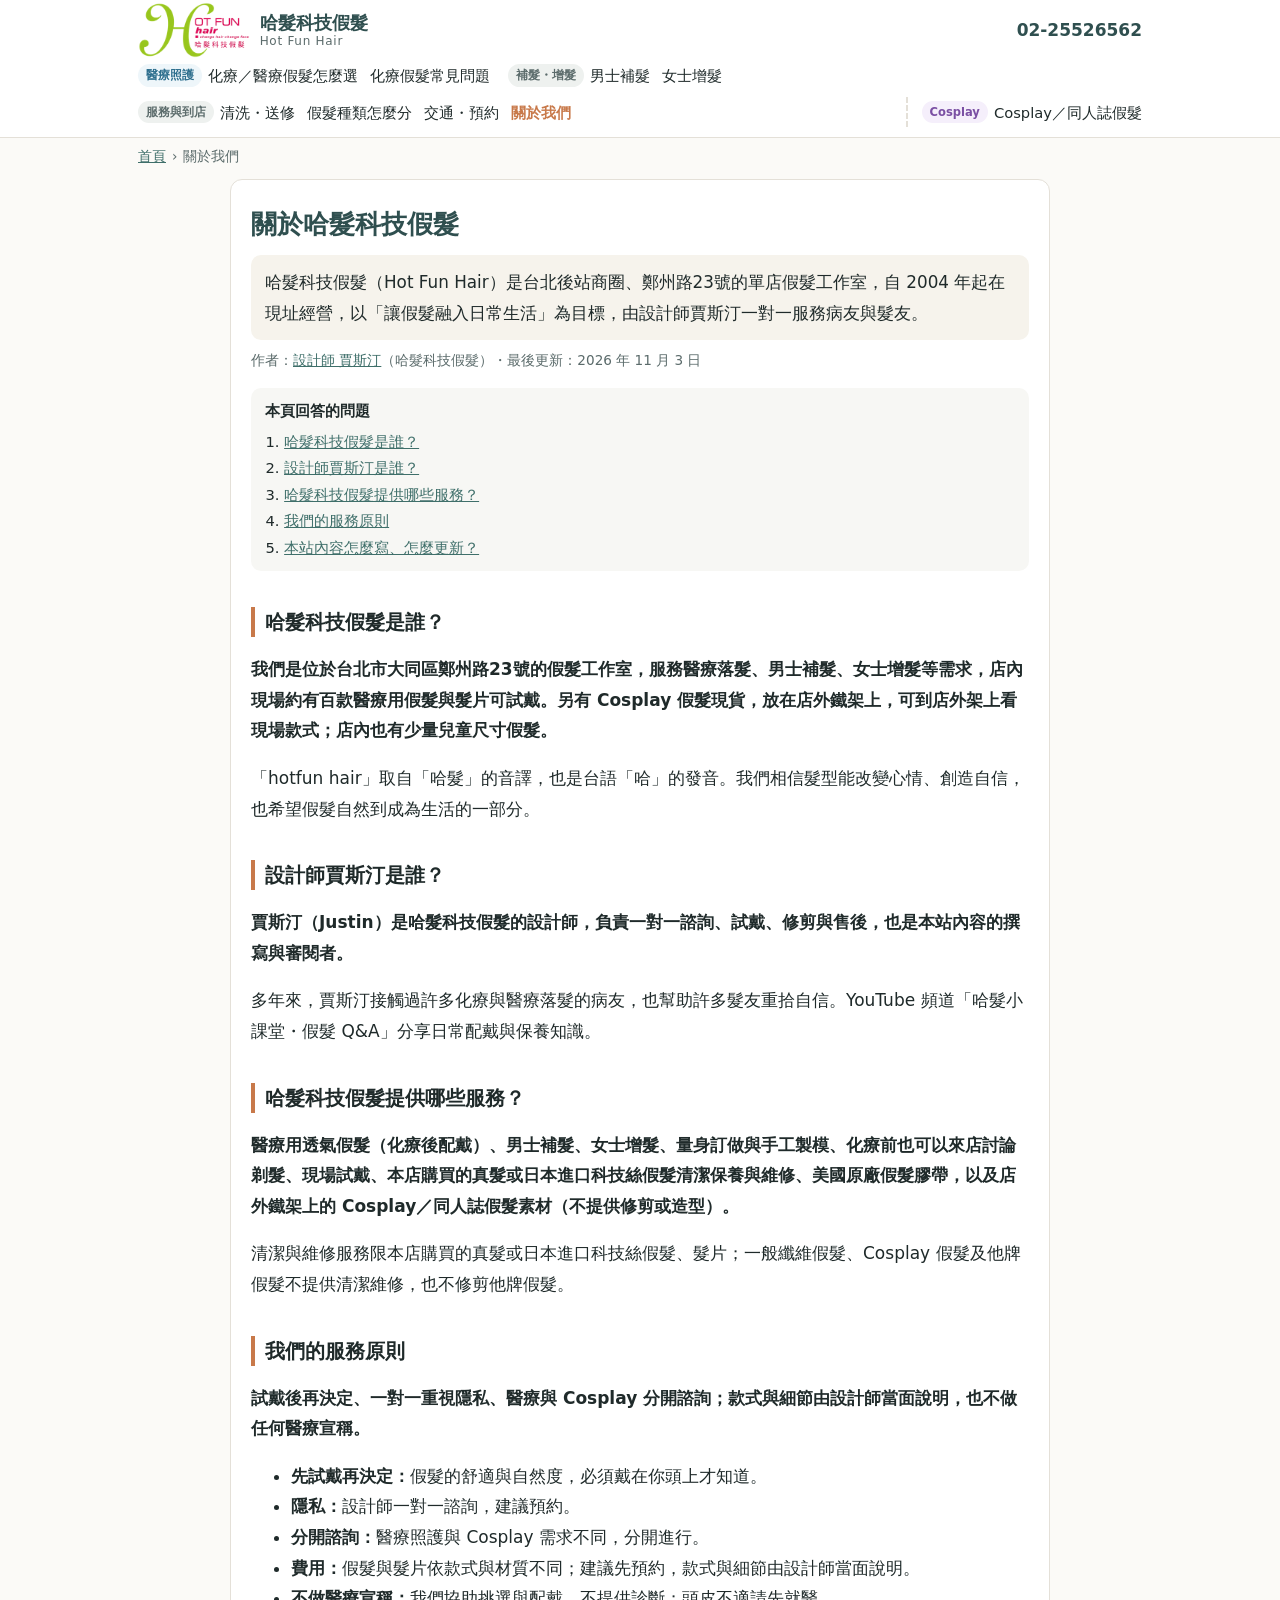
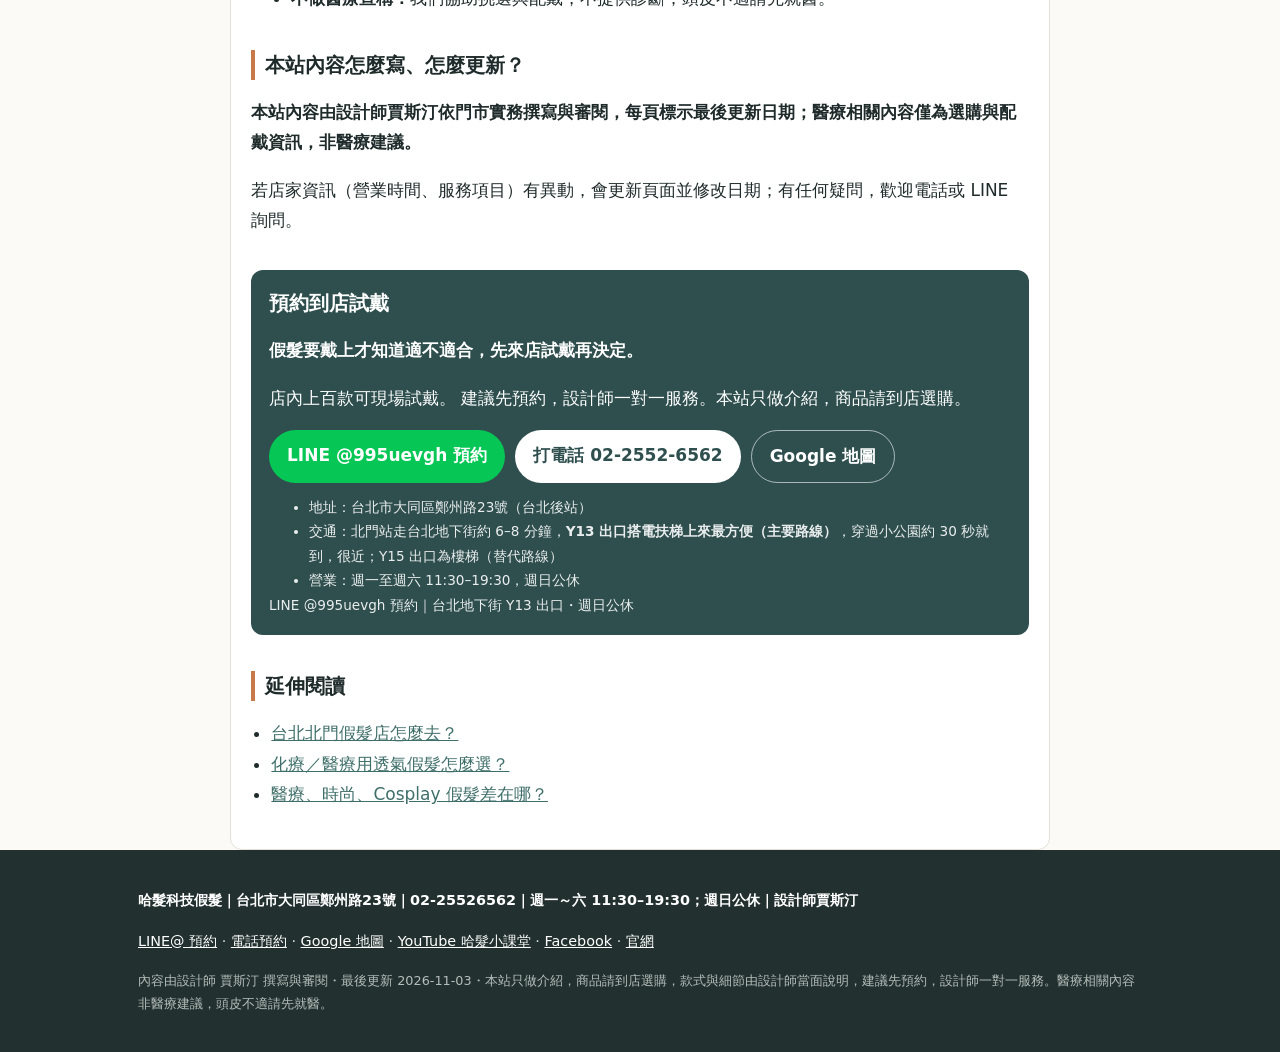
==== commit c2343952: "aeo-fix-preview: 拿掉價格與保證、Cosplay 改寫店外鐵架、保養頁水溫大約 40 度 依 Justin 11/17 決定：10 頁禁用字清零；cosplay 與相關頁只寫店外鐵架；" ====
--- a/about.html
+++ b/about.html
@@ -52,14 +52,14 @@
   
   
   <div class="toc-slot" data-toc></div>
-  <section class="qa"><h2 id="who">哈髮科技假髮是誰？</h2><p class="answer">我們是位於台北市大同區鄭州路23號的假髮工作室，服務醫療落髮、男士補髮、女士增髮等需求，店內現場約有百款醫療用假髮與髮片可試戴。另有 Cosplay 假髮現貨，可到店挑選；店內也有少量兒童尺寸假髮。</p><p>「hotfun hair」取自「哈髮」的音譯，也是台語「哈」的發音。我們相信髮型能改變心情、創造自信，也希望假髮自然到成為生活的一部分。</p></section>
+  <section class="qa"><h2 id="who">哈髮科技假髮是誰？</h2><p class="answer">我們是位於台北市大同區鄭州路23號的假髮工作室，服務醫療落髮、男士補髮、女士增髮等需求，店內現場約有百款醫療用假髮與髮片可試戴。另有 Cosplay 假髮現貨，放在店外鐵架上，可到店外架上看現場款式；店內也有少量兒童尺寸假髮。</p><p>「hotfun hair」取自「哈髮」的音譯，也是台語「哈」的發音。我們相信髮型能改變心情、創造自信，也希望假髮自然到成為生活的一部分。</p></section>
 <section class="qa"><h2 id="justin">設計師賈斯汀是誰？</h2><p class="answer">賈斯汀（Justin）是哈髮科技假髮的設計師，負責一對一諮詢、試戴、修剪與售後，也是本站內容的撰寫與審閱者。</p><p>多年來，賈斯汀接觸過許多化療與醫療落髮的病友，也幫助許多髮友重拾自信。YouTube 頻道「哈髮小課堂・假髮 Q&A」分享日常配戴與保養知識。</p></section>
-<section class="qa"><h2 id="services">哈髮科技假髮提供哪些服務？</h2><p class="answer">醫療用透氣假髮（化療後配戴）、男士補髮、女士增髮、量身訂做與手工製模、化療前也可以來店討論剃髮、現場試戴、本店購買的真髮或日本進口科技絲假髮清潔保養與維修、美國原廠假髮膠帶，以及 Cosplay／同人誌假髮素材（不提供修剪或造型）。</p><p>清潔與維修服務限本店購買的真髮或日本進口科技絲假髮、髮片；一般纖維假髮、Cosplay 假髮及他牌假髮不提供清潔維修，也不修剪他牌假髮。</p></section>
-<section class="qa"><h2 id="principles">我們的服務原則</h2><p class="answer">試戴後再決定、一對一重視隱私、醫療與 Cosplay 分開諮詢、網站不列價格，也不做任何醫療保證。</p><ul>
+<section class="qa"><h2 id="services">哈髮科技假髮提供哪些服務？</h2><p class="answer">醫療用透氣假髮（化療後配戴）、男士補髮、女士增髮、量身訂做與手工製模、化療前也可以來店討論剃髮、現場試戴、本店購買的真髮或日本進口科技絲假髮清潔保養與維修、美國原廠假髮膠帶，以及店外鐵架上的 Cosplay／同人誌假髮素材（不提供修剪或造型）。</p><p>清潔與維修服務限本店購買的真髮或日本進口科技絲假髮、髮片；一般纖維假髮、Cosplay 假髮及他牌假髮不提供清潔維修，也不修剪他牌假髮。</p></section>
+<section class="qa"><h2 id="principles">我們的服務原則</h2><p class="answer">試戴後再決定、一對一重視隱私、醫療與 Cosplay 分開諮詢；款式與細節由設計師當面說明，也不做任何醫療宣稱。</p><ul>
 <li><strong>先試戴再決定：</strong>假髮的舒適與自然度，必須戴在你頭上才知道。</li>
 <li><strong>隱私：</strong>設計師一對一諮詢，建議預約。</li>
 <li><strong>分開諮詢：</strong>醫療照護與 Cosplay 需求不同，分開進行。</li>
-<li><strong>費用：</strong>假髮與髮片依款式與材質不同，網站不列價格；建議先預約，款式與細節由設計師當面說明。</li>
+<li><strong>費用：</strong>假髮與髮片依款式與材質不同；建議先預約，款式與細節由設計師當面說明。</li>
 <li><strong>不做醫療宣稱：</strong>我們協助挑選與配戴，不提供診斷；頭皮不適請先就醫。</li>
 </ul></section>
 <section class="qa"><h2 id="editorial">本站內容怎麼寫、怎麼更新？</h2><p class="answer">本站內容由設計師賈斯汀依門市實務撰寫與審閱，每頁標示最後更新日期；醫療相關內容僅為選購與配戴資訊，非醫療建議。</p><p>若店家資訊（營業時間、服務項目）有異動，會更新頁面並修改日期；有任何疑問，歡迎電話或 LINE 詢問。</p></section>
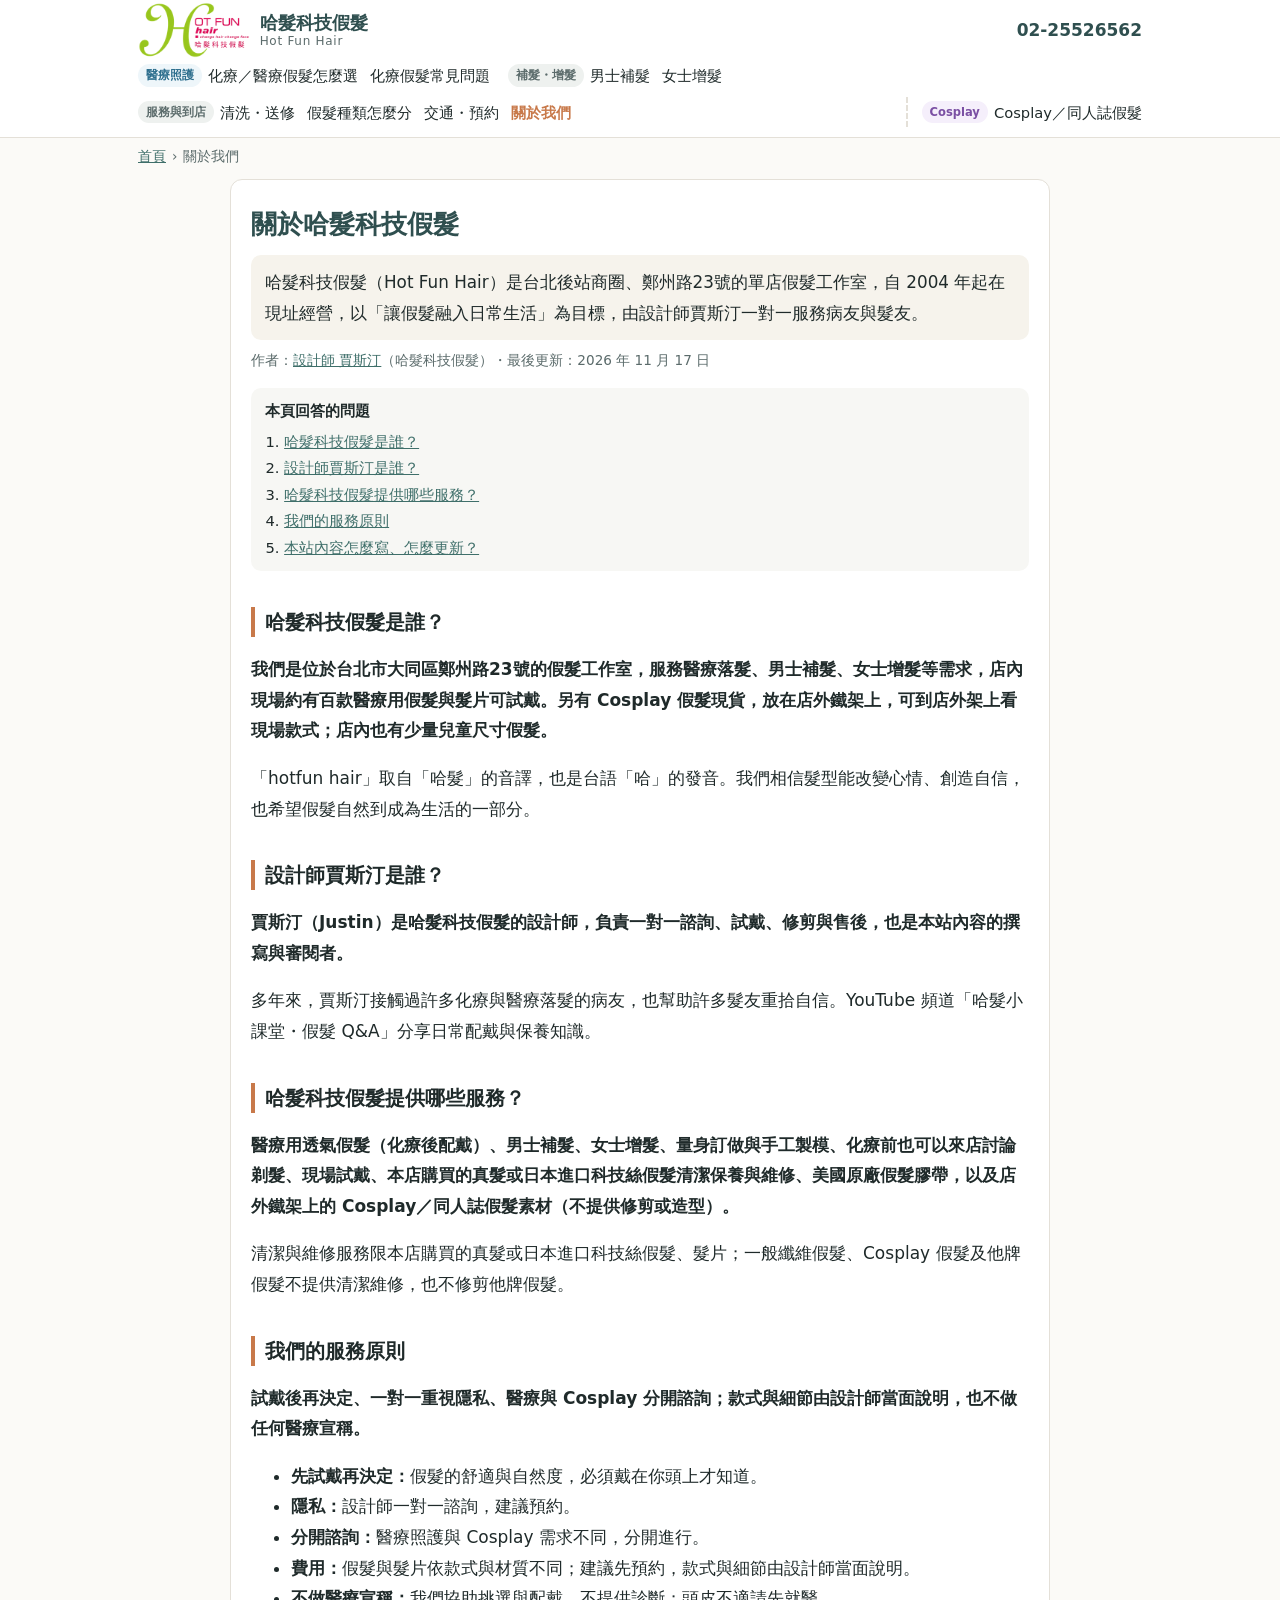
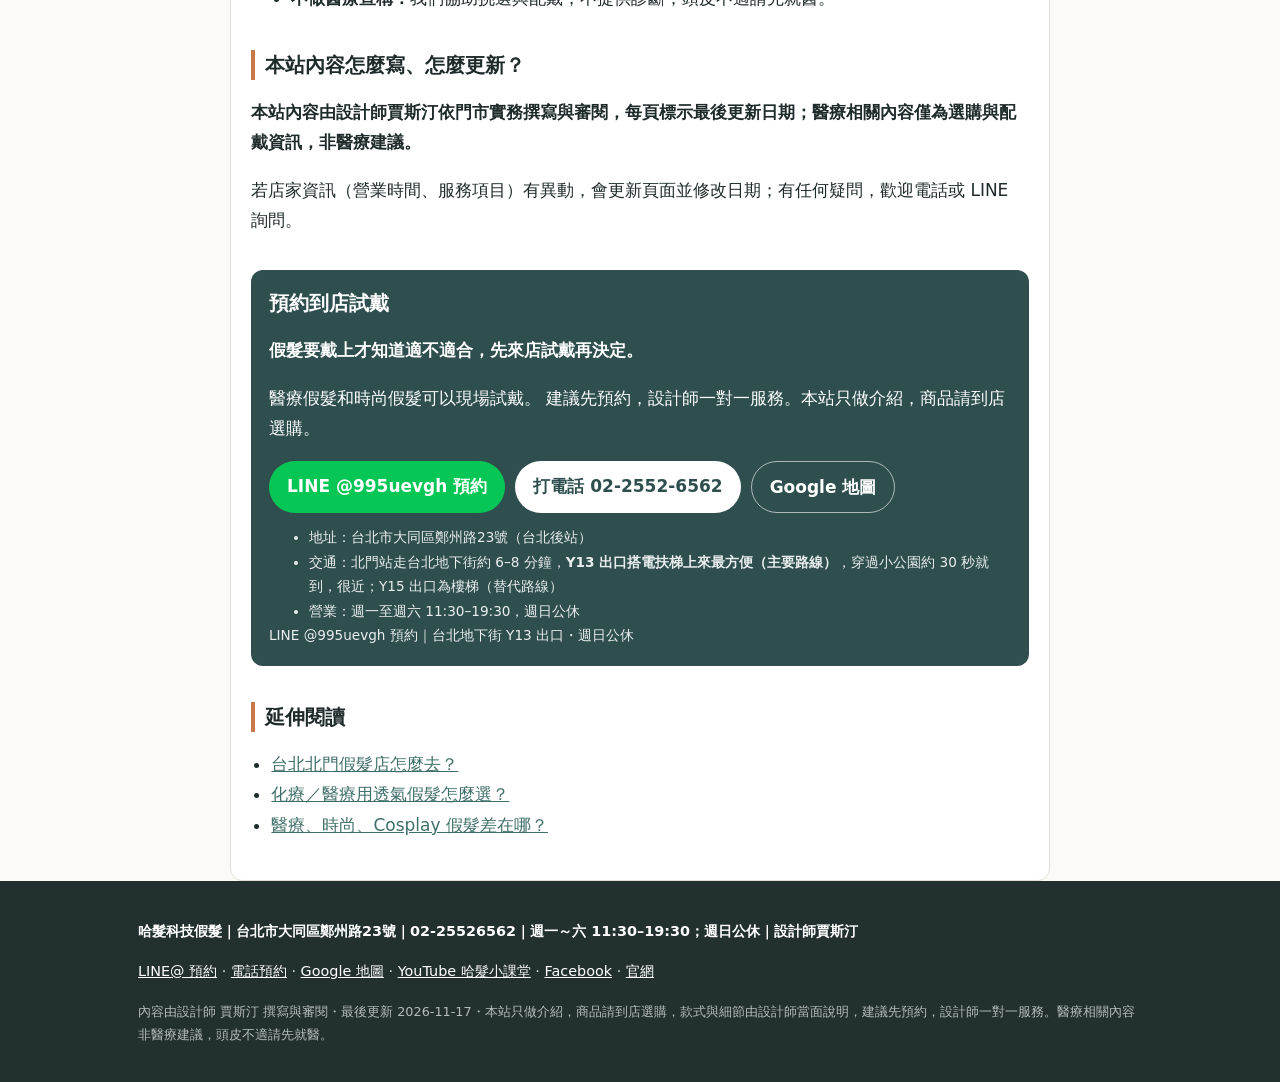
==== commit 77dd671b: "aeo-fix-preview: CTA 改寫醫療與時尚假髮可試戴、壽命改「用得更久」、日期改 2026-11-17 軍師審 c234395 後修改：共用 CTA 不再寫「上百款」（主站無此寫法），改" ====
--- a/about.html
+++ b/about.html
@@ -28,7 +28,7 @@
 <link rel="apple-touch-icon" href="apple-touch-icon.png">
 <link rel="stylesheet" href="styles.css">
 <script type="application/ld+json">
-{"@context":"https://schema.org","@graph":[{"@type":"Organization","@id":"https://j0933001724-hash.github.io/hotfunhair-aeo/#organization","name":"哈髮科技假髮","alternateName":["Hot Fun Hair","hotfun hair"],"url":"https://www.hotfunhair.com/","telephone":"+886-2-2552-6562","logo":{"@type":"ImageObject","url":"https://j0933001724-hash.github.io/hotfunhair-aeo/logo-512.png","width":512,"height":512},"founder":{"@id":"https://j0933001724-hash.github.io/hotfunhair-aeo/about.html#justin"},"sameAs":["https://www.hotfunhair.com/","https://www.youtube.com/channel/UCxOPaOjKT2M_qvZ90_0xKdw","https://www.facebook.com/hotfun.hair","https://line.me/ti/p/~@995uevgh"],"contactPoint":{"@type":"ContactPoint","telephone":"+886-2-2552-6562","contactType":"customer service","areaServed":"TW","availableLanguage":["zh-Hant"]}},{"@type":"Person","@id":"https://j0933001724-hash.github.io/hotfunhair-aeo/about.html#justin","name":"賈斯汀","alternateName":"Justin","jobTitle":"假髮設計師","worksFor":{"@id":"https://j0933001724-hash.github.io/hotfunhair-aeo/#organization"},"url":"https://j0933001724-hash.github.io/hotfunhair-aeo/about.html"},{"@type":"AboutPage","@id":"https://j0933001724-hash.github.io/hotfunhair-aeo/about.html#webpage","url":"https://j0933001724-hash.github.io/hotfunhair-aeo/about.html","name":"關於哈髮科技假髮（Hot Fun Hair）｜設計師賈斯汀・台北北門假髮工作室","description":"哈髮科技假髮是台北大同區鄭州路的單店假髮工作室，設計師賈斯汀自 2004 年起在現址陪伴病友與髮友，提供醫療用假髮、男士補髮、女士增髮與 Cosplay 假髮。了解我們的理念與內容原則。","inLanguage":"zh-Hant-TW","isPartOf":{"@id":"https://j0933001724-hash.github.io/hotfunhair-aeo/#website"},"about":{"@id":"https://j0933001724-hash.github.io/hotfunhair-aeo/#organization"},"breadcrumb":{"@id":"https://j0933001724-hash.github.io/hotfunhair-aeo/about.html#breadcrumb"},"dateModified":"2026-11-03"},{"@type":"BreadcrumbList","@id":"https://j0933001724-hash.github.io/hotfunhair-aeo/about.html#breadcrumb","itemListElement":[{"@type":"ListItem","position":1,"name":"首頁","item":"https://j0933001724-hash.github.io/hotfunhair-aeo/"},{"@type":"ListItem","position":2,"name":"關於我們","item":"https://j0933001724-hash.github.io/hotfunhair-aeo/about.html"}]},{"@type":"Article","@id":"https://j0933001724-hash.github.io/hotfunhair-aeo/about.html#article","headline":"關於哈髮科技假髮","description":"哈髮科技假髮是台北大同區鄭州路的單店假髮工作室，設計師賈斯汀自 2004 年起在現址陪伴病友與髮友，提供醫療用假髮、男士補髮、女士增髮與 Cosplay 假髮。了解我們的理念與內容原則。","inLanguage":"zh-Hant-TW","author":{"@id":"https://j0933001724-hash.github.io/hotfunhair-aeo/about.html#justin"},"publisher":{"@id":"https://j0933001724-hash.github.io/hotfunhair-aeo/#organization"},"datePublished":"2026-10-05","dateModified":"2026-11-03","mainEntityOfPage":{"@id":"https://j0933001724-hash.github.io/hotfunhair-aeo/about.html#webpage"}}]}
+{"@context":"https://schema.org","@graph":[{"@type":"Organization","@id":"https://j0933001724-hash.github.io/hotfunhair-aeo/#organization","name":"哈髮科技假髮","alternateName":["Hot Fun Hair","hotfun hair"],"url":"https://www.hotfunhair.com/","telephone":"+886-2-2552-6562","logo":{"@type":"ImageObject","url":"https://j0933001724-hash.github.io/hotfunhair-aeo/logo-512.png","width":512,"height":512},"founder":{"@id":"https://j0933001724-hash.github.io/hotfunhair-aeo/about.html#justin"},"sameAs":["https://www.hotfunhair.com/","https://www.youtube.com/channel/UCxOPaOjKT2M_qvZ90_0xKdw","https://www.facebook.com/hotfun.hair","https://line.me/ti/p/~@995uevgh"],"contactPoint":{"@type":"ContactPoint","telephone":"+886-2-2552-6562","contactType":"customer service","areaServed":"TW","availableLanguage":["zh-Hant"]}},{"@type":"Person","@id":"https://j0933001724-hash.github.io/hotfunhair-aeo/about.html#justin","name":"賈斯汀","alternateName":"Justin","jobTitle":"假髮設計師","worksFor":{"@id":"https://j0933001724-hash.github.io/hotfunhair-aeo/#organization"},"url":"https://j0933001724-hash.github.io/hotfunhair-aeo/about.html"},{"@type":"AboutPage","@id":"https://j0933001724-hash.github.io/hotfunhair-aeo/about.html#webpage","url":"https://j0933001724-hash.github.io/hotfunhair-aeo/about.html","name":"關於哈髮科技假髮（Hot Fun Hair）｜設計師賈斯汀・台北北門假髮工作室","description":"哈髮科技假髮是台北大同區鄭州路的單店假髮工作室，設計師賈斯汀自 2004 年起在現址陪伴病友與髮友，提供醫療用假髮、男士補髮、女士增髮與 Cosplay 假髮。了解我們的理念與內容原則。","inLanguage":"zh-Hant-TW","isPartOf":{"@id":"https://j0933001724-hash.github.io/hotfunhair-aeo/#website"},"about":{"@id":"https://j0933001724-hash.github.io/hotfunhair-aeo/#organization"},"breadcrumb":{"@id":"https://j0933001724-hash.github.io/hotfunhair-aeo/about.html#breadcrumb"},"dateModified":"2026-11-17"},{"@type":"BreadcrumbList","@id":"https://j0933001724-hash.github.io/hotfunhair-aeo/about.html#breadcrumb","itemListElement":[{"@type":"ListItem","position":1,"name":"首頁","item":"https://j0933001724-hash.github.io/hotfunhair-aeo/"},{"@type":"ListItem","position":2,"name":"關於我們","item":"https://j0933001724-hash.github.io/hotfunhair-aeo/about.html"}]},{"@type":"Article","@id":"https://j0933001724-hash.github.io/hotfunhair-aeo/about.html#article","headline":"關於哈髮科技假髮","description":"哈髮科技假髮是台北大同區鄭州路的單店假髮工作室，設計師賈斯汀自 2004 年起在現址陪伴病友與髮友，提供醫療用假髮、男士補髮、女士增髮與 Cosplay 假髮。了解我們的理念與內容原則。","inLanguage":"zh-Hant-TW","author":{"@id":"https://j0933001724-hash.github.io/hotfunhair-aeo/about.html#justin"},"publisher":{"@id":"https://j0933001724-hash.github.io/hotfunhair-aeo/#organization"},"datePublished":"2026-10-05","dateModified":"2026-11-17","mainEntityOfPage":{"@id":"https://j0933001724-hash.github.io/hotfunhair-aeo/about.html#webpage"}}]}
 </script>
 </head>
 <body class="page-about">
@@ -47,7 +47,7 @@
   <header class="page-head">
     <h1>關於哈髮科技假髮</h1>
     <p class="lead">哈髮科技假髮（Hot Fun Hair）是台北後站商圈、鄭州路23號的單店假髮工作室，自 2004 年起在現址經營，以「讓假髮融入日常生活」為目標，由設計師賈斯汀一對一服務病友與髮友。</p>
-    <p class="byline">作者：<a href="about.html#justin" rel="author">設計師 賈斯汀</a>（哈髮科技假髮）・最後更新：<time datetime="2026-11-03">2026 年 11 月 3 日</time></p>
+    <p class="byline">作者：<a href="about.html#justin" rel="author">設計師 賈斯汀</a>（哈髮科技假髮）・最後更新：<time datetime="2026-11-17">2026 年 11 月 17 日</time></p>
   </header>
   
   
@@ -68,7 +68,7 @@
   <aside class="cta booking-block" id="booking" aria-label="預約到店試戴">
   <h2 class="cta-title">預約到店試戴</h2>
   <p class="cta-lead"><strong>假髮要戴上才知道適不適合，先來店試戴再決定。</strong></p>
-  <p>店內上百款可現場試戴。 建議先預約，設計師一對一服務。本站只做介紹，商品請到店選購。</p>
+  <p>醫療假髮和時尚假髮可以現場試戴。 建議先預約，設計師一對一服務。本站只做介紹，商品請到店選購。</p>
   <div class="cta-actions">
     <a class="btn btn-primary" href="https://line.me/ti/p/~@995uevgh" rel="noopener" data-cta="line">LINE @995uevgh 預約</a>
     <a class="btn btn-secondary" href="tel:+886225526562" data-cta="tel">打電話 02-2552-6562</a>
@@ -89,7 +89,7 @@
   <div class="wrap">
     <p class="nap">哈髮科技假髮｜台北市大同區鄭州路23號｜02-25526562｜週一～六 11:30–19:30；週日公休｜設計師賈斯汀</p>
     <p class="footer-links"><a href="https://line.me/ti/p/~@995uevgh" rel="noopener" data-cta="line">LINE@ 預約</a> · <a href="tel:+886225526562" data-cta="tel">電話預約</a> · <a href="https://maps.google.com/maps?q=%E5%8F%B0%E5%8C%97%E5%B8%82%E5%A4%A7%E5%90%8C%E5%8D%80%E9%84%AD%E5%B7%9E%E8%B7%AF23%E8%99%9F" rel="noopener">Google 地圖</a> · <a href="https://www.youtube.com/channel/UCxOPaOjKT2M_qvZ90_0xKdw" rel="noopener">YouTube 哈髮小課堂</a> · <a href="https://www.facebook.com/hotfun.hair" rel="noopener">Facebook</a> · <a href="https://www.hotfunhair.com/" rel="noopener">官網</a></p>
-    <p class="footer-meta">內容由設計師 賈斯汀 撰寫與審閱・最後更新 <time datetime="2026-11-03">2026-11-03</time>・本站只做介紹，商品請到店選購，款式與細節由設計師當面說明，建議先預約，設計師一對一服務。醫療相關內容非醫療建議，頭皮不適請先就醫。</p>
+    <p class="footer-meta">內容由設計師 賈斯汀 撰寫與審閱・最後更新 <time datetime="2026-11-17">2026-11-17</time>・本站只做介紹，商品請到店選購，款式與細節由設計師當面說明，建議先預約，設計師一對一服務。醫療相關內容非醫療建議，頭皮不適請先就醫。</p>
   </div>
 </footer>
 <div class="sticky-cta">
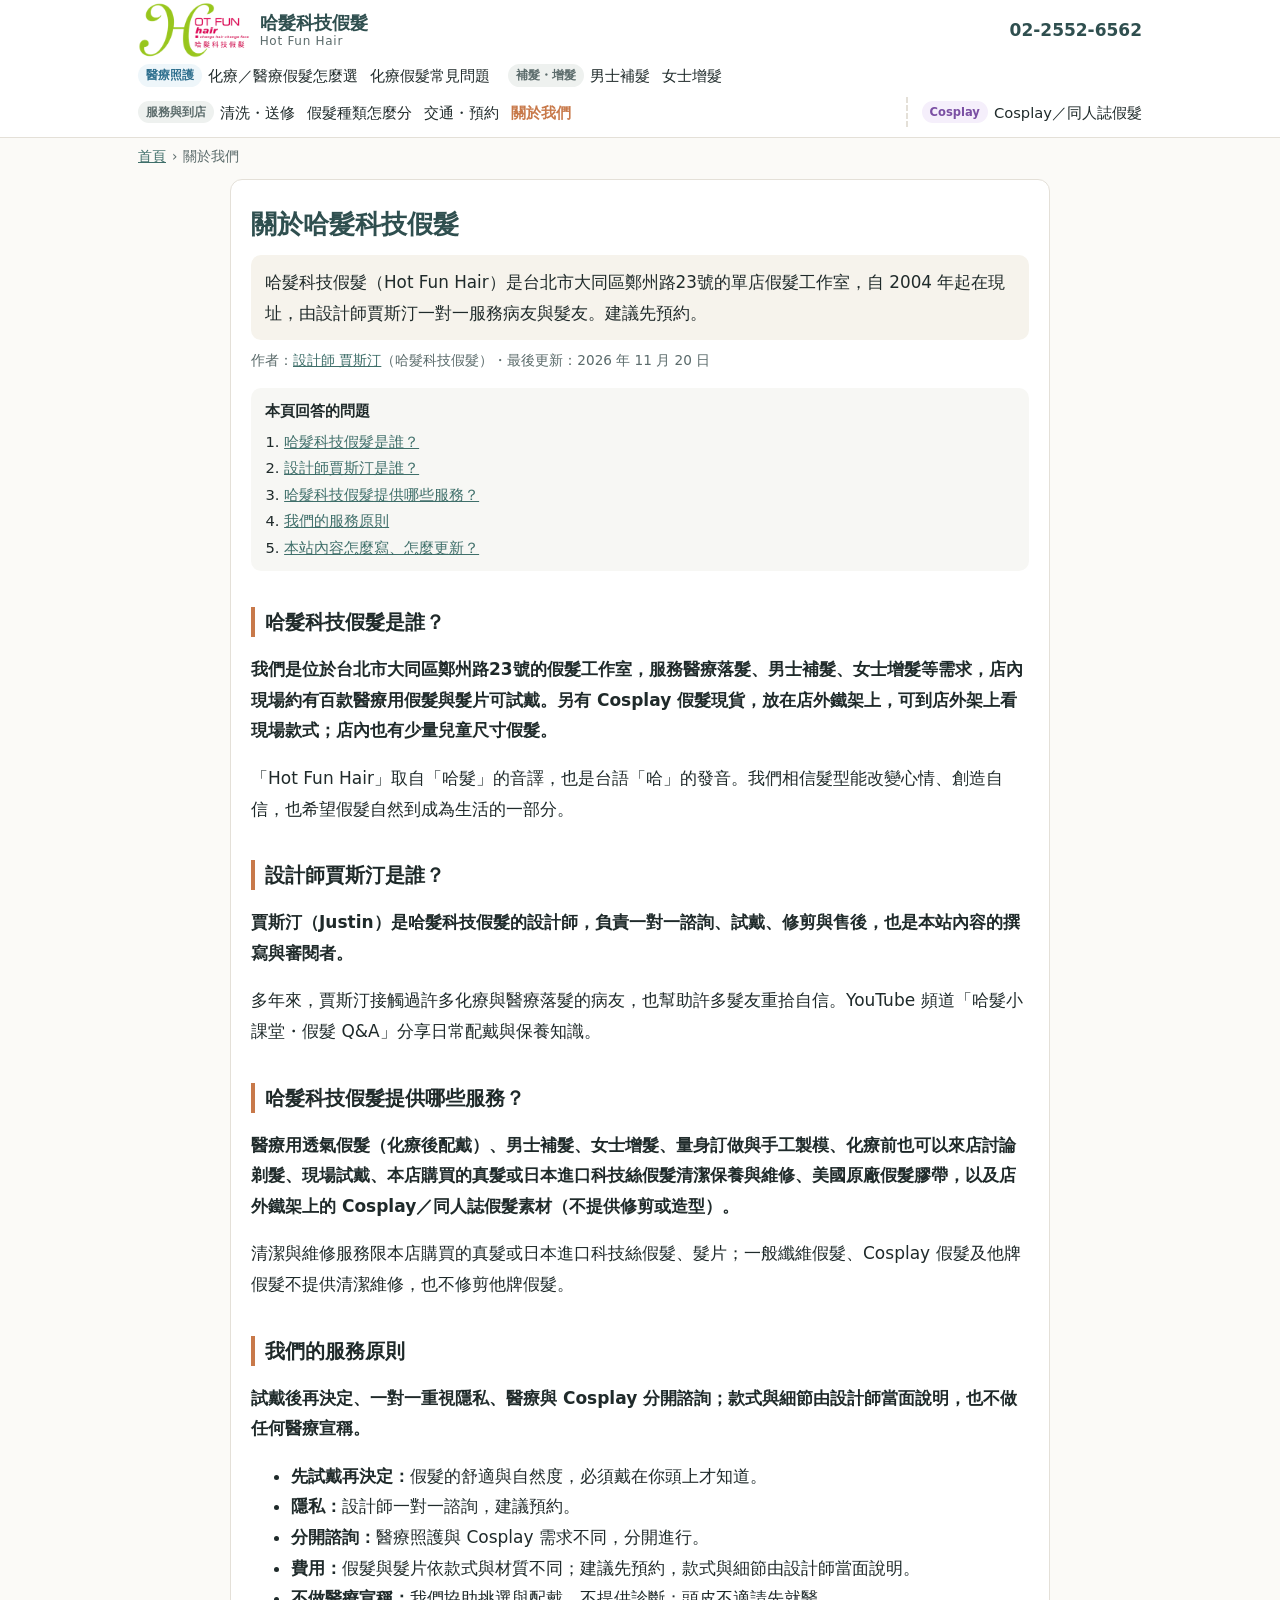
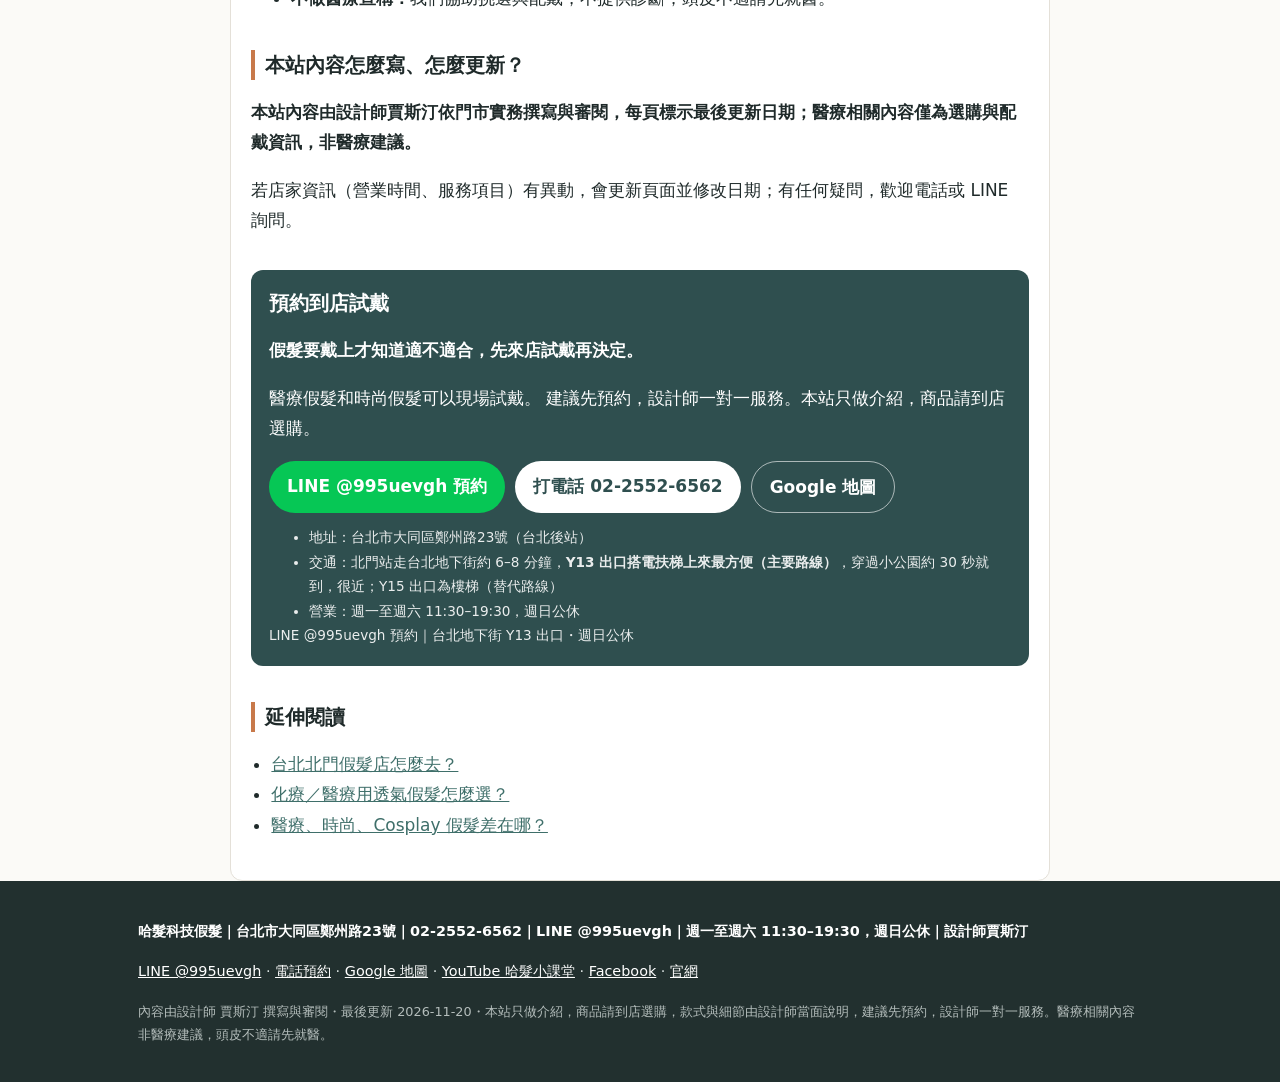
==== commit 5b5932be: "preview-geo-1120: NAP、JSON-LD、LINE／社群與頁首摘要對齊官網 電話 02-2552-6562、週一至週六 11:30–19:30 週日公休、頁尾加 LINE @995u" ====
--- a/about.html
+++ b/about.html
@@ -17,7 +17,7 @@
 <meta property="og:image" content="https://j0933001724-hash.github.io/hotfunhair-aeo/og-image.png">
 <meta property="og:image:width" content="1200">
 <meta property="og:image:height" content="630">
-<meta property="og:image:alt" content="哈髮科技假髮 HOT FUN hair">
+<meta property="og:image:alt" content="哈髮科技假髮 Hot Fun Hair">
 <meta name="twitter:card" content="summary_large_image">
 <meta name="twitter:title" content="關於哈髮科技假髮">
 <meta name="twitter:description" content="哈髮科技假髮是台北大同區鄭州路的單店假髮工作室，設計師賈斯汀自 2004 年起在現址陪伴病友與髮友，提供醫療用假髮、男士補髮、女士增髮與 Cosplay 假髮。了解我們的理念與內容原則。">
@@ -27,16 +27,14 @@
 <link rel="icon" href="favicon-192.png" type="image/png" sizes="192x192">
 <link rel="apple-touch-icon" href="apple-touch-icon.png">
 <link rel="stylesheet" href="styles.css">
-<script type="application/ld+json">
-{"@context":"https://schema.org","@graph":[{"@type":"Organization","@id":"https://j0933001724-hash.github.io/hotfunhair-aeo/#organization","name":"哈髮科技假髮","alternateName":["Hot Fun Hair","hotfun hair"],"url":"https://www.hotfunhair.com/","telephone":"+886-2-2552-6562","logo":{"@type":"ImageObject","url":"https://j0933001724-hash.github.io/hotfunhair-aeo/logo-512.png","width":512,"height":512},"founder":{"@id":"https://j0933001724-hash.github.io/hotfunhair-aeo/about.html#justin"},"sameAs":["https://www.hotfunhair.com/","https://www.youtube.com/channel/UCxOPaOjKT2M_qvZ90_0xKdw","https://www.facebook.com/hotfun.hair","https://line.me/ti/p/~@995uevgh"],"contactPoint":{"@type":"ContactPoint","telephone":"+886-2-2552-6562","contactType":"customer service","areaServed":"TW","availableLanguage":["zh-Hant"]}},{"@type":"Person","@id":"https://j0933001724-hash.github.io/hotfunhair-aeo/about.html#justin","name":"賈斯汀","alternateName":"Justin","jobTitle":"假髮設計師","worksFor":{"@id":"https://j0933001724-hash.github.io/hotfunhair-aeo/#organization"},"url":"https://j0933001724-hash.github.io/hotfunhair-aeo/about.html"},{"@type":"AboutPage","@id":"https://j0933001724-hash.github.io/hotfunhair-aeo/about.html#webpage","url":"https://j0933001724-hash.github.io/hotfunhair-aeo/about.html","name":"關於哈髮科技假髮（Hot Fun Hair）｜設計師賈斯汀・台北北門假髮工作室","description":"哈髮科技假髮是台北大同區鄭州路的單店假髮工作室，設計師賈斯汀自 2004 年起在現址陪伴病友與髮友，提供醫療用假髮、男士補髮、女士增髮與 Cosplay 假髮。了解我們的理念與內容原則。","inLanguage":"zh-Hant-TW","isPartOf":{"@id":"https://j0933001724-hash.github.io/hotfunhair-aeo/#website"},"about":{"@id":"https://j0933001724-hash.github.io/hotfunhair-aeo/#organization"},"breadcrumb":{"@id":"https://j0933001724-hash.github.io/hotfunhair-aeo/about.html#breadcrumb"},"dateModified":"2026-11-17"},{"@type":"BreadcrumbList","@id":"https://j0933001724-hash.github.io/hotfunhair-aeo/about.html#breadcrumb","itemListElement":[{"@type":"ListItem","position":1,"name":"首頁","item":"https://j0933001724-hash.github.io/hotfunhair-aeo/"},{"@type":"ListItem","position":2,"name":"關於我們","item":"https://j0933001724-hash.github.io/hotfunhair-aeo/about.html"}]},{"@type":"Article","@id":"https://j0933001724-hash.github.io/hotfunhair-aeo/about.html#article","headline":"關於哈髮科技假髮","description":"哈髮科技假髮是台北大同區鄭州路的單店假髮工作室，設計師賈斯汀自 2004 年起在現址陪伴病友與髮友，提供醫療用假髮、男士補髮、女士增髮與 Cosplay 假髮。了解我們的理念與內容原則。","inLanguage":"zh-Hant-TW","author":{"@id":"https://j0933001724-hash.github.io/hotfunhair-aeo/about.html#justin"},"publisher":{"@id":"https://j0933001724-hash.github.io/hotfunhair-aeo/#organization"},"datePublished":"2026-10-05","dateModified":"2026-11-17","mainEntityOfPage":{"@id":"https://j0933001724-hash.github.io/hotfunhair-aeo/about.html#webpage"}}]}
-</script>
+<script type="application/ld+json">{"@context":"https://schema.org","@graph":[{"@type":"Organization","@id":"https://j0933001724-hash.github.io/hotfunhair-aeo/#organization","name":"哈髮科技假髮","alternateName":"Hot Fun Hair","url":"https://www.hotfunhair.com/","telephone":"+886-2-2552-6562","logo":{"@type":"ImageObject","url":"https://j0933001724-hash.github.io/hotfunhair-aeo/logo-512.png","width":512,"height":512},"founder":{"@id":"https://j0933001724-hash.github.io/hotfunhair-aeo/about.html#justin"},"sameAs":["https://www.hotfunhair.com/","https://line.me/R/ti/p/@995uevgh","https://www.facebook.com/hotfun.hair","https://www.instagram.com/wang570617/","https://www.threads.com/@wang570617","https://www.tiktok.com/@hotfunhair","https://www.youtube.com/channel/UCxOPaOjKT2M_qvZ90_0xKdw"],"contactPoint":{"@type":"ContactPoint","telephone":"+886-2-2552-6562","contactType":"customer service","areaServed":"TW","availableLanguage":["zh-Hant"]}},{"@type":["HairSalon","Store"],"@id":"https://j0933001724-hash.github.io/hotfunhair-aeo/#localbusiness","name":"哈髮科技假髮","alternateName":"Hot Fun Hair","url":"https://www.hotfunhair.com/","telephone":"+886-2-2552-6562","image":["https://j0933001724-hash.github.io/hotfunhair-aeo/logo-512.png","https://j0933001724-hash.github.io/hotfunhair-aeo/og-image.png"],"parentOrganization":{"@id":"https://j0933001724-hash.github.io/hotfunhair-aeo/#organization"},"description":"台北後站・捷運北門站旁的假髮專門店：化療後／醫療用假髮、男士補髮、女士增髮與髮片，設計師一對一試戴。週一至週六 11:30–19:30，週日公休；建議先預約。","address":{"@type":"PostalAddress","streetAddress":"鄭州路23號","addressLocality":"大同區","addressRegion":"台北市","postalCode":"103","addressCountry":"TW"},"geo":{"@type":"GeoCoordinates","latitude":25.0489,"longitude":121.5127},"hasMap":"https://www.google.com/maps/search/?api=1&query=%E5%93%88%E9%AB%AE%E7%A7%91%E6%8A%80%E5%81%87%E9%AB%AE+%E9%84%AD%E5%B7%9E%E8%B7%AF23%E8%99%9F","openingHoursSpecification":[{"@type":"OpeningHoursSpecification","dayOfWeek":["Monday","Tuesday","Wednesday","Thursday","Friday","Saturday"],"opens":"11:30","closes":"19:30"}],"sameAs":["https://line.me/R/ti/p/@995uevgh","https://www.facebook.com/hotfun.hair","https://www.instagram.com/wang570617/","https://www.threads.com/@wang570617","https://www.tiktok.com/@hotfunhair","https://www.youtube.com/channel/UCxOPaOjKT2M_qvZ90_0xKdw"],"foundingDate":"2004"},{"@type":"Person","@id":"https://j0933001724-hash.github.io/hotfunhair-aeo/about.html#justin","name":"賈斯汀","alternateName":"Justin","jobTitle":"假髮設計師","worksFor":{"@id":"https://j0933001724-hash.github.io/hotfunhair-aeo/#organization"},"url":"https://j0933001724-hash.github.io/hotfunhair-aeo/about.html"},{"@type":"AboutPage","@id":"https://j0933001724-hash.github.io/hotfunhair-aeo/about.html#webpage","url":"https://j0933001724-hash.github.io/hotfunhair-aeo/about.html","name":"關於哈髮科技假髮（Hot Fun Hair）｜設計師賈斯汀・台北北門假髮工作室","description":"哈髮科技假髮是台北大同區鄭州路的單店假髮工作室，設計師賈斯汀自 2004 年起在現址陪伴病友與髮友，提供醫療用假髮、男士補髮、女士增髮與 Cosplay 假髮。了解我們的理念與內容原則。","inLanguage":"zh-Hant-TW","isPartOf":{"@id":"https://j0933001724-hash.github.io/hotfunhair-aeo/#website"},"about":{"@id":"https://j0933001724-hash.github.io/hotfunhair-aeo/#organization"},"breadcrumb":{"@id":"https://j0933001724-hash.github.io/hotfunhair-aeo/about.html#breadcrumb"},"dateModified":"2026-11-17"},{"@type":"BreadcrumbList","@id":"https://j0933001724-hash.github.io/hotfunhair-aeo/about.html#breadcrumb","itemListElement":[{"@type":"ListItem","position":1,"name":"首頁","item":"https://j0933001724-hash.github.io/hotfunhair-aeo/"},{"@type":"ListItem","position":2,"name":"關於我們","item":"https://j0933001724-hash.github.io/hotfunhair-aeo/about.html"}]},{"@type":"Article","@id":"https://j0933001724-hash.github.io/hotfunhair-aeo/about.html#article","headline":"關於哈髮科技假髮","description":"哈髮科技假髮是台北大同區鄭州路的單店假髮工作室，設計師賈斯汀自 2004 年起在現址陪伴病友與髮友，提供醫療用假髮、男士補髮、女士增髮與 Cosplay 假髮。了解我們的理念與內容原則。","inLanguage":"zh-Hant-TW","author":{"@id":"https://j0933001724-hash.github.io/hotfunhair-aeo/about.html#justin"},"publisher":{"@id":"https://j0933001724-hash.github.io/hotfunhair-aeo/#organization"},"datePublished":"2026-10-05","dateModified":"2026-11-17","mainEntityOfPage":{"@id":"https://j0933001724-hash.github.io/hotfunhair-aeo/about.html#webpage"}}]}</script>
 </head>
 <body class="page-about">
 <a class="skip" href="#main">跳到主要內容</a>
 <header class="site-header">
   <div class="wrap header-row">
-    <a class="brand" href="index.html"><img class="brand-logo" src="logo.png" width="600" height="301" alt="哈髮科技假髮 HOT FUN hair"><span class="brand-text" aria-hidden="true"><span class="brand-zh">哈髮科技假髮</span><span class="brand-en">Hot Fun Hair</span></span></a>
-    <a class="header-tel" href="tel:+886225526562" data-cta="tel">02-25526562</a>
+    <a class="brand" href="index.html"><img class="brand-logo" src="logo.png" width="600" height="301" alt="哈髮科技假髮 Hot Fun Hair"><span class="brand-text" aria-hidden="true"><span class="brand-zh">哈髮科技假髮</span><span class="brand-en">Hot Fun Hair</span></span></a>
+    <a class="header-tel" href="tel:+886225526562" data-cta="tel">02-2552-6562</a>
     <button class="nav-toggle" type="button" aria-expanded="false" aria-controls="site-nav">選單</button>
   </div>
   <nav id="site-nav" class="site-nav wrap" aria-label="主選單"><div class="nav-group nav-medical"><span class="nav-label">醫療照護</span><ul><li><a href="medical-guide.html">化療／醫療假髮怎麼選</a></li><li><a href="chemo-faq.html">化療假髮常見問題</a></li></ul></div><div class="nav-group nav-hair"><span class="nav-label">補髮・增髮</span><ul><li><a href="mens-hair.html">男士補髮</a></li><li><a href="womens-volume.html">女士增髮</a></li></ul></div><div class="nav-group nav-service"><span class="nav-label">服務與到店</span><ul><li><a href="care-repair.html">清洗・送修</a></li><li><a href="wig-types.html">假髮種類怎麼分</a></li><li><a href="visit.html">交通・預約</a></li><li><a href="about.html" aria-current="page">關於我們</a></li></ul></div><div class="nav-group nav-cosplay"><span class="nav-label">Cosplay</span><ul><li><a href="cosplay.html">Cosplay／同人誌假髮</a></li></ul></div></nav>
@@ -46,13 +44,13 @@
 <article class="content">
   <header class="page-head">
     <h1>關於哈髮科技假髮</h1>
-    <p class="lead">哈髮科技假髮（Hot Fun Hair）是台北後站商圈、鄭州路23號的單店假髮工作室，自 2004 年起在現址經營，以「讓假髮融入日常生活」為目標，由設計師賈斯汀一對一服務病友與髮友。</p>
-    <p class="byline">作者：<a href="about.html#justin" rel="author">設計師 賈斯汀</a>（哈髮科技假髮）・最後更新：<time datetime="2026-11-17">2026 年 11 月 17 日</time></p>
+    <p class="lead">哈髮科技假髮（Hot Fun Hair）是台北市大同區鄭州路23號的單店假髮工作室，自 2004 年起在現址，由設計師賈斯汀一對一服務病友與髮友。建議先預約。</p>
+    <p class="byline">作者：<a href="about.html#justin" rel="author">設計師 賈斯汀</a>（哈髮科技假髮）・最後更新：<time datetime="2026-11-20">2026 年 11 月 20 日</time></p>
   </header>
   
   
   <div class="toc-slot" data-toc></div>
-  <section class="qa"><h2 id="who">哈髮科技假髮是誰？</h2><p class="answer">我們是位於台北市大同區鄭州路23號的假髮工作室，服務醫療落髮、男士補髮、女士增髮等需求，店內現場約有百款醫療用假髮與髮片可試戴。另有 Cosplay 假髮現貨，放在店外鐵架上，可到店外架上看現場款式；店內也有少量兒童尺寸假髮。</p><p>「hotfun hair」取自「哈髮」的音譯，也是台語「哈」的發音。我們相信髮型能改變心情、創造自信，也希望假髮自然到成為生活的一部分。</p></section>
+  <section class="qa"><h2 id="who">哈髮科技假髮是誰？</h2><p class="answer">我們是位於台北市大同區鄭州路23號的假髮工作室，服務醫療落髮、男士補髮、女士增髮等需求，店內現場約有百款醫療用假髮與髮片可試戴。另有 Cosplay 假髮現貨，放在店外鐵架上，可到店外架上看現場款式；店內也有少量兒童尺寸假髮。</p><p>「Hot Fun Hair」取自「哈髮」的音譯，也是台語「哈」的發音。我們相信髮型能改變心情、創造自信，也希望假髮自然到成為生活的一部分。</p></section>
 <section class="qa"><h2 id="justin">設計師賈斯汀是誰？</h2><p class="answer">賈斯汀（Justin）是哈髮科技假髮的設計師，負責一對一諮詢、試戴、修剪與售後，也是本站內容的撰寫與審閱者。</p><p>多年來，賈斯汀接觸過許多化療與醫療落髮的病友，也幫助許多髮友重拾自信。YouTube 頻道「哈髮小課堂・假髮 Q&A」分享日常配戴與保養知識。</p></section>
 <section class="qa"><h2 id="services">哈髮科技假髮提供哪些服務？</h2><p class="answer">醫療用透氣假髮（化療後配戴）、男士補髮、女士增髮、量身訂做與手工製模、化療前也可以來店討論剃髮、現場試戴、本店購買的真髮或日本進口科技絲假髮清潔保養與維修、美國原廠假髮膠帶，以及店外鐵架上的 Cosplay／同人誌假髮素材（不提供修剪或造型）。</p><p>清潔與維修服務限本店購買的真髮或日本進口科技絲假髮、髮片；一般纖維假髮、Cosplay 假髮及他牌假髮不提供清潔維修，也不修剪他牌假髮。</p></section>
 <section class="qa"><h2 id="principles">我們的服務原則</h2><p class="answer">試戴後再決定、一對一重視隱私、醫療與 Cosplay 分開諮詢；款式與細節由設計師當面說明，也不做任何醫療宣稱。</p><ul>
@@ -70,7 +68,7 @@
   <p class="cta-lead"><strong>假髮要戴上才知道適不適合，先來店試戴再決定。</strong></p>
   <p>醫療假髮和時尚假髮可以現場試戴。 建議先預約，設計師一對一服務。本站只做介紹，商品請到店選購。</p>
   <div class="cta-actions">
-    <a class="btn btn-primary" href="https://line.me/ti/p/~@995uevgh" rel="noopener" data-cta="line">LINE @995uevgh 預約</a>
+    <a class="btn btn-primary" href="https://line.me/R/ti/p/@995uevgh" rel="noopener" data-cta="line">LINE @995uevgh 預約</a>
     <a class="btn btn-secondary" href="tel:+886225526562" data-cta="tel">打電話 02-2552-6562</a>
     <a class="btn btn-ghost" href="https://maps.google.com/maps?q=%E5%8F%B0%E5%8C%97%E5%B8%82%E5%A4%A7%E5%90%8C%E5%8D%80%E9%84%AD%E5%B7%9E%E8%B7%AF23%E8%99%9F" rel="noopener" data-cta="map">Google 地圖</a>
   </div>
@@ -87,14 +85,14 @@
 </main>
 <footer class="site-footer">
   <div class="wrap">
-    <p class="nap">哈髮科技假髮｜台北市大同區鄭州路23號｜02-25526562｜週一～六 11:30–19:30；週日公休｜設計師賈斯汀</p>
-    <p class="footer-links"><a href="https://line.me/ti/p/~@995uevgh" rel="noopener" data-cta="line">LINE@ 預約</a> · <a href="tel:+886225526562" data-cta="tel">電話預約</a> · <a href="https://maps.google.com/maps?q=%E5%8F%B0%E5%8C%97%E5%B8%82%E5%A4%A7%E5%90%8C%E5%8D%80%E9%84%AD%E5%B7%9E%E8%B7%AF23%E8%99%9F" rel="noopener">Google 地圖</a> · <a href="https://www.youtube.com/channel/UCxOPaOjKT2M_qvZ90_0xKdw" rel="noopener">YouTube 哈髮小課堂</a> · <a href="https://www.facebook.com/hotfun.hair" rel="noopener">Facebook</a> · <a href="https://www.hotfunhair.com/" rel="noopener">官網</a></p>
-    <p class="footer-meta">內容由設計師 賈斯汀 撰寫與審閱・最後更新 <time datetime="2026-11-17">2026-11-17</time>・本站只做介紹，商品請到店選購，款式與細節由設計師當面說明，建議先預約，設計師一對一服務。醫療相關內容非醫療建議，頭皮不適請先就醫。</p>
+    <p class="nap">哈髮科技假髮｜台北市大同區鄭州路23號｜02-2552-6562｜LINE @995uevgh｜週一至週六 11:30–19:30，週日公休｜設計師賈斯汀</p>
+    <p class="footer-links"><a href="https://line.me/R/ti/p/@995uevgh" rel="noopener" data-cta="line">LINE @995uevgh</a> · <a href="tel:+886225526562" data-cta="tel">電話預約</a> · <a href="https://maps.google.com/maps?q=%E5%8F%B0%E5%8C%97%E5%B8%82%E5%A4%A7%E5%90%8C%E5%8D%80%E9%84%AD%E5%B7%9E%E8%B7%AF23%E8%99%9F" rel="noopener">Google 地圖</a> · <a href="https://www.youtube.com/channel/UCxOPaOjKT2M_qvZ90_0xKdw" rel="noopener">YouTube 哈髮小課堂</a> · <a href="https://www.facebook.com/hotfun.hair" rel="noopener">Facebook</a> · <a href="https://www.hotfunhair.com/" rel="noopener">官網</a></p>
+    <p class="footer-meta">內容由設計師 賈斯汀 撰寫與審閱・最後更新 <time datetime="2026-11-20">2026-11-20</time>・本站只做介紹，商品請到店選購，款式與細節由設計師當面說明，建議先預約，設計師一對一服務。醫療相關內容非醫療建議，頭皮不適請先就醫。</p>
   </div>
 </footer>
 <div class="sticky-cta">
   <a href="tel:+886225526562" data-cta="tel">電話預約</a>
-  <a href="https://line.me/ti/p/~@995uevgh" rel="noopener" data-cta="line">LINE 預約試戴</a>
+  <a href="https://line.me/R/ti/p/@995uevgh" rel="noopener" data-cta="line">LINE 預約試戴</a>
 </div>
 <script src="aeo.js" defer></script>
 </body>
